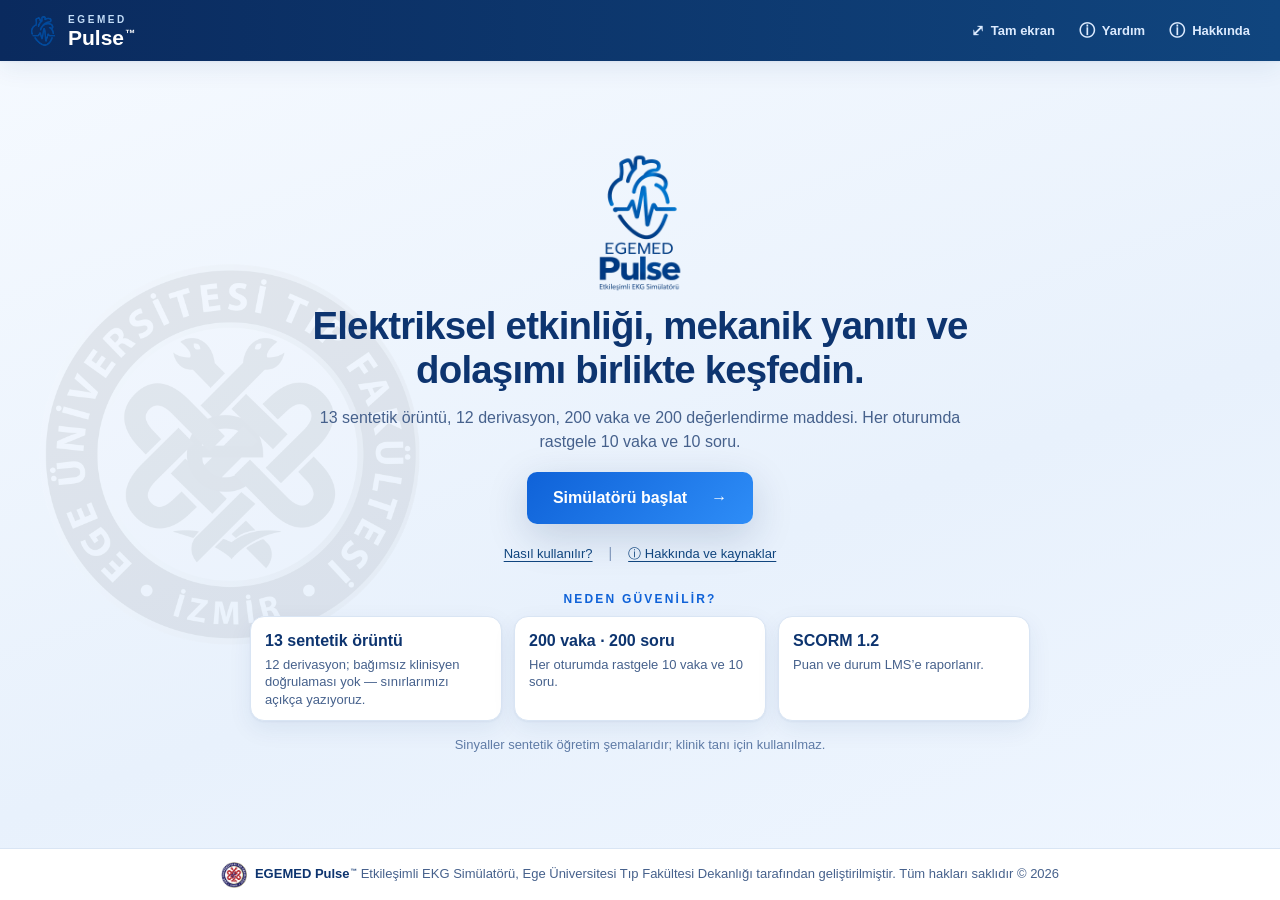
==== EGEMED_PULSE_Onizleme.html @ a68bf711 "Align Pulse UI/UX with the EGEMED family and fix reported breakages - Family design tokens, navy hea" ====
<!doctype html>
<html lang="tr">
<head><meta charset="utf-8"><meta name="viewport" content="width=device-width,initial-scale=1,viewport-fit=cover"><meta name="theme-color" content="#f5fafc"><title>EGEMED PULSE — Etkileşimli EKG Simülatörü</title><link rel="icon" href="[data-uri]"><style data-source="styles.css">
/* EGEMED PULSE: light theme, one responsive layout, fixed 120% typography. */
:root{color-scheme:light;--navy-900:#0a2a5e;--navy-800:#0d346f;--navy-700:#10457e;--navy-600:#155396;--blue-700:#0f62d8;--blue-600:#1673e6;--blue-500:#2e8df7;--blue-400:#5aa5f9;--blue-300:#8ec1fb;--blue-200:#c3ddf8;--blue-100:#dbeafe;--blue-50:#eff6ff;--ink-900:#0b2559;--ink-800:#142f60;--ink-700:#1e3a6e;--ink-600:#46618c;--ink-500:#5f7ba6;--ink-400:#7c93b8;--ink-300:#a5b9d6;--green-600:#16a34a;--green-500:#1fa971;--green-100:#dcf3e7;--green-50:#ecfaf1;--purple-700:#6d28d9;--purple-600:#7c3aed;--purple-100:#ede4fb;--purple-50:#f5f0fd;--orange-500:#f59e0b;--orange-100:#fdeecd;--amber-700:#92400e;--red-600:#b91c1c;--red-500:#e11d48;--red-100:#fde5ea;--bg-grad-a:#e8f1fc;--bg-grad-b:#f6faff;--card:#fff;--card-soft:#f4f8fe;--border:#d9e5f4;--border-strong:#b9cfeb;--shadow-card:0 1px 2px rgba(13,52,111,.05),0 8px 24px rgba(13,52,111,.07);--shadow-pop:0 12px 40px rgba(10,42,94,.18);--r-xs:4px;--r-sm:6px;--r-md:10px;--r-lg:14px;--r-xl:22px;--r-pill:999px;--fs-xs:12px;--fs-sm:13px;--fs-md:14px;--fs-lg:16px;--fs-xl:20px;--fs-2xl:26px;--fs-3xl:34px;--sp-1:4px;--sp-2:8px;--sp-3:12px;--sp-4:16px;--sp-5:24px;--sp-6:32px;--font:'Segoe UI','SF Pro Text',-apple-system,BlinkMacSystemFont,Roboto,'Helvetica Neue',Arial,sans-serif;--head-h:60px;--foot-h:52px;--text:var(--ink-900);--muted:var(--ink-600);--cyan:var(--blue-600);--line:var(--border);--paper:var(--card);--ink:var(--ink-800);--radius:var(--r-lg);--gap:12px}
*{box-sizing:border-box}html,body{margin:0;min-height:100%}html{scroll-padding-block:12px 100px}body{background:linear-gradient(135deg,var(--bg-grad-b),var(--blue-50) 55%,var(--blue-50));color:var(--text);font:var(--fs-md)/1.5 var(--font)}button,select,input{font:inherit}button{cursor:pointer;color:inherit}button:disabled{cursor:default;opacity:1;color:var(--ink-600);background:var(--blue-50);border-color:var(--border-strong)}button:focus-visible,a:focus-visible,select:focus-visible,input:focus-visible{outline:3px solid var(--blue-500);outline-offset:3px;box-shadow:0 0 0 3px var(--card)}[hidden]{display:none!important}a{color:var(--blue-700)}
.app{min-height:100dvh;max-width:1920px;margin:auto;padding:0 18px;display:grid;grid-template-columns:minmax(0,1fr);grid-template-rows:auto minmax(0,1fr) auto}.topbar{margin:0 -18px;padding:8px 18px;min-height:var(--head-h);display:flex;align-items:center;gap:12px;background:linear-gradient(90deg,var(--navy-900),var(--navy-700));color:var(--card);border-bottom:0;box-shadow:var(--shadow-card)}.tm{font-size:.5em;vertical-align:super;margin-left:1px;font-weight:600;letter-spacing:0}.eg-brand{display:flex;align-items:center;gap:8px;color:var(--card);text-decoration:none;border-radius:var(--r-md);padding:4px 6px;min-width:0}.eg-brand:hover{background:rgba(255,255,255,.12)}.eg-brand-icon{display:block;width:34px;height:34px;flex-shrink:0}.eg-brand-copy{min-width:0;text-align:left}.eg-brand-copy small{display:block;color:var(--blue-200);font-size:10px;font-weight:700;letter-spacing:2.6px}.eg-brand-copy strong{display:block;color:var(--card);font-size:21px;line-height:1.05;font-weight:800}.eg-navbtn{display:inline-flex;align-items:center;gap:7px;border:0;border-radius:var(--r-sm);background:transparent;color:var(--blue-100);padding:8px 10px;font-size:var(--fs-sm);font-weight:650;white-space:nowrap}.eg-navbtn:hover{background:rgba(255,255,255,.14);color:var(--card)}.eg-navbtn .ico{font-size:var(--fs-lg);line-height:1}.eg-status{display:inline-flex;align-items:center;max-width:240px;padding:7px 12px;border:1px solid var(--blue-400);border-radius:var(--r-pill);background:rgba(255,255,255,.12);color:var(--blue-100);font-size:var(--fs-xs);font-weight:650;white-space:nowrap;overflow:hidden;text-overflow:ellipsis}.eg-status:hover{background:rgba(255,255,255,.2);color:var(--card)}.faculty-logo{width:48px;height:48px;object-fit:contain}.header-progress{width:165px;margin-left:auto;color:var(--blue-200);font-size:var(--fs-xs)}.progress-track{height:6px;background:rgba(255,255,255,.25);border-radius:var(--r-md);overflow:hidden;margin-top:5px}.progress-track i{display:block;height:100%;width:0;background:var(--blue-400);transition:width .25s}nav{display:flex;align-items:center;gap:6px}.topbar .icon-btn{background:rgba(255,255,255,.10);border-color:rgba(255,255,255,.32);color:var(--card)}.topbar .icon-btn:hover{background:rgba(255,255,255,.22)}.topbar .nav-btn{border:0;background:transparent;border-radius:var(--r-sm);padding:9px 9px;color:var(--blue-200);font-size:var(--fs-xs);font-weight:650;white-space:nowrap}.topbar .nav-btn:hover{background:rgba(255,255,255,.12);color:var(--card)}.topbar .nav-btn.active{background:rgba(255,255,255,.18);color:var(--card)}.topbar .nav-btn span{margin-left:3px;border:1px solid rgba(255,255,255,.4);background:rgba(255,255,255,.14);border-radius:var(--r-xs);padding:1px 4px;font-size:var(--fs-xs);color:var(--card)}.topbar .nav-btn.locked{color:var(--blue-300)}.topbar .nav-btn.locked:after{content:' · kilitli';font-size:var(--fs-xs)}.topbar .nav-btn[aria-disabled=true]{cursor:not-allowed}
.icon-btn,.panel-focus{display:inline-grid;place-items:center;flex-shrink:0;background:var(--card);border:1px solid var(--border-strong);border-radius:var(--r-sm);color:var(--blue-700)}.icon-btn{width:36px;height:36px;font-size:var(--fs-lg)}.panel-focus{width:32px;height:32px;font-size:var(--fs-lg)}.icon-btn:hover,.panel-focus:hover,.tool-btn:hover,.secondary-btn:hover{background:var(--blue-50)}.icon-btn.active{background:var(--blue-100);border-color:var(--blue-500)}.text-icon{font-size:var(--fs-xs);font-weight:750}main,.view{min-width:0;min-height:0}.active-view{display:grid;grid-template-columns:minmax(0,1fr);grid-template-rows:auto minmax(0,1fr) auto;gap:var(--gap);padding:12px 0}
/* Each complete card and its focus ring fit inside the horizontal rail. */
.rhythm-tabs{display:flex;gap:8px;overflow-x:auto;overflow-y:hidden;padding:3px 5px 5px;scroll-snap-type:x proximity;scrollbar-width:thin;scrollbar-color:var(--ink-400) var(--blue-50)}.rhythm-tab{display:flex;align-items:center;gap:9px;flex:0 0 286px;min-width:286px;min-height:50px;padding:5px 10px;text-align:left;background:var(--card);color:var(--ink-700);border:1px solid var(--border);border-radius:var(--r-md);scroll-snap-align:start;box-shadow:var(--shadow-card)}.rhythm-tab.selected{background:var(--blue-100);border-color:var(--blue-500);color:var(--blue-700)}body:not([data-mode=normal]) .rhythm-tab.selected{background:var(--red-100);border-color:var(--red-500);color:var(--red-600)}.tab-number{flex-shrink:0;padding:4px;border:1px solid var(--blue-500);border-radius:var(--r-sm);color:var(--blue-700);font:var(--fs-xs) ui-monospace,monospace}.rhythm-tab>span:nth-child(2){flex:1;min-width:0}.rhythm-tab strong{display:block;font-size:var(--fs-md);font-weight:650;line-height:1.25}.rhythm-tab small{display:block;font-size:var(--fs-xs);color:var(--ink-600);line-height:1.3;margin-top:4px}.viewed-mark{display:grid;place-items:center;flex:0 0 36px;width:36px;height:36px;margin-left:auto;border-radius:50%;color:var(--ink-800);font:700 var(--fs-xs) ui-monospace,monospace;background:radial-gradient(circle,var(--card) 56%,transparent 60%),conic-gradient(var(--green-600) var(--progress,0%),var(--blue-100) 0)}.viewed-mark.done{color:var(--green-600);font-size:var(--fs-xl)}
.workspace{min-width:0;display:grid;grid-template-columns:minmax(0,42fr) minmax(0,58fr);grid-template-rows:minmax(0,1fr);gap:var(--gap);min-height:0}.panel{min-width:0;min-height:0;border:1px solid var(--line);border-radius:var(--radius);background:var(--card);box-shadow:var(--shadow-card)}.panel-head,.explanation-head{display:flex;align-items:center;justify-content:space-between;gap:8px}.compact-head{min-height:52px;padding:7px 14px}.head-tools{display:flex;align-items:center;gap:7px}.eyebrow{display:block;color:var(--blue-700);font-size:var(--fs-xs);font-weight:700;letter-spacing:.6px;line-height:1.25}.panel h2,.explanation-head h2{color:var(--ink-800);font-size:var(--fs-xl);margin:3px 0 0;line-height:1.2}.tag{font-size:var(--fs-xs);color:var(--ink-600);background:var(--blue-50);border-radius:var(--r-sm);padding:4px 7px}
.anatomy-panel{display:grid;grid-template-rows:auto minmax(300px,1fr) auto;background:radial-gradient(ellipse at 50% 46%,var(--card),var(--card-soft) 66%,var(--blue-50));overflow:hidden}.anatomy-stage{position:relative;min-height:0;display:grid;place-items:center;overflow:hidden}.anatomy-stage>svg{display:block;width:100%;height:100%;min-height:0;padding-bottom:44px}.layer-menu{position:absolute;left:8px;bottom:8px;display:flex;flex-wrap:wrap;gap:7px;max-width:calc(100% - 16px);padding:7px;border:1px solid var(--border-strong);border-radius:var(--r-sm);background:rgba(255,255,255,.95);box-shadow:var(--shadow-card)}.layer-menu label{display:flex;align-items:center;gap:4px;color:var(--ink-700);font-size:var(--fs-xs);font-weight:600;cursor:pointer}.layer-menu input{width:15px;height:15px;margin:0;accent-color:var(--blue-600)}.mechanical-status{min-height:50px;display:flex;align-items:center;gap:8px;padding:7px 14px;background:var(--blue-100);border-top:1px solid var(--border-strong);color:var(--ink-800)}.status-dot{flex:0 0 7px;width:7px;height:7px;border-radius:50%;background:var(--blue-600)}.mechanical-status small{display:block;color:var(--ink-600);font-size:var(--fs-xs);letter-spacing:.5px}.mechanical-status strong{display:block;font-size:var(--fs-md)}.mechanical-status>span:last-child{margin-left:auto;max-width:45%;text-align:right;color:var(--ink-600);font-size:var(--fs-xs)}
.right-column{min-width:0;min-height:0;display:grid;grid-template-columns:minmax(0,1fr);grid-template-rows:minmax(320px,1fr) minmax(160px,1fr);gap:var(--gap)}.ecg-panel{display:grid;grid-template-columns:minmax(0,1fr);grid-template-rows:auto auto minmax(100px,1fr) auto auto;color:var(--ink);background:var(--card);border-color:var(--border-strong)}.live-badge{border:1px solid var(--green-500);border-radius:var(--r-sm);background:var(--green-50);color:var(--green-600);font-size:var(--fs-xs);padding:6px 8px}.live-badge i{display:inline-block;width:5px;height:5px;border-radius:50%;background:var(--green-600);margin-right:4px}
/* Equal column widths mirror the ECG strips. AF has its own real grid row. */
.three-lead-controls{width:100%;display:grid;grid-template-columns:repeat(3,minmax(0,1fr));gap:8px;padding:3px 10px 8px;align-items:stretch}.lead-choice{display:flex;align-items:center;justify-content:space-between;gap:5px;min-width:0;padding:5px 7px;border:1px solid var(--border);border-radius:var(--r-sm);background:var(--blue-50)}.lead-choice.active{border-color:var(--blue-500);background:var(--blue-100);box-shadow:inset 0 0 0 1px var(--blue-300)}.lead-choice span{min-width:0;color:var(--ink-600);font-size:var(--fs-xs);font-weight:750;white-space:nowrap}.lead-choice select,#afProfile{min-width:0;height:32px;border:1px solid var(--border-strong);border-radius:var(--r-sm);color:var(--ink-700);background:var(--card);font-size:var(--fs-md);font-weight:700;padding:3px 5px}.lead-choice select{flex:0 0 64px}.lead-choice .af-profile-select{flex:0 0 118px;min-width:0;height:32px;border:1px solid var(--border-strong);border-radius:var(--r-sm);color:var(--ink-700);background:var(--card);font-size:var(--fs-xs);font-weight:700;padding:2px 4px}
#afProfile[hidden]{display:block!important;visibility:hidden}.ecg-screen{position:relative;min-height:110px;margin:0 10px;background:var(--card);border:1px solid var(--red-100);border-radius:var(--r-sm);overflow:hidden;touch-action:none}.ecg-screen canvas{display:block;width:100%;height:100%;cursor:crosshair}.ecg-corner,.compare-key{position:absolute;top:3px;padding:2px 4px;border-radius:var(--r-xs);background:rgba(255,255,255,.94);color:var(--amber-700);font:var(--fs-xs) ui-monospace,monospace;pointer-events:none}.ecg-corner{left:50%;transform:translateX(-50%);max-width:65%;overflow:hidden;text-overflow:ellipsis;white-space:nowrap}.compare-key{right:8px;top:24px;color:var(--blue-700)}.compare-key i{display:inline-block;width:14px;border-top:2px dashed var(--blue-500);margin-right:4px;vertical-align:middle}.wave-tip{position:absolute;z-index:5;transform:translate(-50%,-115%);max-width:90%;padding:6px 9px;border-radius:var(--r-sm);background:var(--navy-800);color:var(--card);font-size:var(--fs-xs);pointer-events:none;box-shadow:0 4px 15px rgba(0,0,0,.2)}
.caliper-layer{position:absolute;inset:0;pointer-events:none}.caliper-handle{position:absolute;top:46%;width:18px;height:18px;border:2px solid var(--card);padding:0;border-radius:50%;background:var(--blue-700);transform:translate(-50%,-50%);pointer-events:auto;cursor:move;box-shadow:0 2px 7px rgba(10,42,94,.4)}.caliper-handle:before{content:attr(data-handle);position:absolute;top:-23px;left:-1px;width:18px;height:18px;border-radius:50%;display:grid;place-items:center;color:var(--card);background:var(--blue-700);font:700 var(--fs-xs) sans-serif}.caliper-handle:after{content:'';position:absolute;left:7px;top:-100vh;width:1px;height:200vh;border-left:1px dashed var(--blue-500);opacity:.75}.caliper-handle.a{left:35%}.caliper-handle.b{left:62%}.caliper-layer>span{position:absolute;top:0;left:0;width:0;height:2px;background:var(--blue-500);transform-origin:0 50%}.challenge-banner{position:absolute;left:8px;right:8px;bottom:7px;display:grid;grid-template-columns:auto 1fr auto;align-items:center;gap:7px;padding:7px 9px;border-radius:var(--r-sm);background:var(--navy-800);color:var(--card);font-size:var(--fs-xs)}.challenge-banner strong{color:var(--blue-200)}.challenge-banner button{border:0;background:transparent;font-size:var(--fs-lg)}
.ecg-toolbar{position:relative;display:flex;flex-wrap:wrap;align-items:center;gap:6px 8px;padding:6px 10px;color:var(--ink-600);border-top:1px solid var(--border);font-size:var(--fs-xs)}.tool-group{display:flex;flex-wrap:wrap;gap:5px}.tool-btn{border:1px solid var(--border-strong);border-radius:var(--r-sm);background:var(--blue-50);color:var(--ink-600);padding:6px 8px;font-size:var(--fs-xs);font-weight:620}.tool-btn.active,.tool-btn[aria-pressed=true]{background:var(--blue-100);color:var(--blue-700);border-color:var(--blue-500)}.ecg-toolbar output{flex:1 1 220px;min-width:0;line-height:1.35}.ecg-scale{color:var(--ink-600);font-size:var(--fs-xs);white-space:nowrap}.measurement-presets{position:absolute;left:10px;bottom:calc(100% + 4px);z-index:6;display:flex;flex-wrap:wrap;gap:5px;max-width:calc(100% - 20px);padding:7px;border-radius:var(--r-sm);background:var(--card);box-shadow:var(--shadow-pop)}.measurement-presets button{border:1px solid var(--border-strong);border-radius:var(--r-xs);background:var(--blue-50);color:var(--blue-700);font-size:var(--fs-xs);padding:6px}.metrics{display:grid;grid-template-columns:.65fr .65fr 1.15fr 1fr 1.55fr;border-top:1px solid var(--border);padding:5px 0}.metrics>div{min-width:0;padding:0 9px;border-right:1px solid var(--border)}.metrics>div:last-child{border:0}.metrics small{display:block;color:var(--ink-600);font-size:var(--fs-xs);font-weight:650;line-height:1.2}.metrics strong{display:block;color:var(--ink-800);font-size:var(--fs-md);font-weight:650;white-space:normal;line-height:1.25;margin-top:2px;overflow-wrap:anywhere}.pulse-note{display:block;margin-top:3px;color:var(--ink-600);font-size:var(--fs-xs);line-height:1.3}
.explanation-panel{min-height:0;padding:10px 12px;color:var(--ink);background:var(--card);display:flex;flex-direction:column}.explanation-head{min-height:52px}.explain-tabs{flex-shrink:0;display:flex;gap:5px;min-height:37px;margin-bottom:7px}.explain-tabs button{border:0;border-bottom:2px solid transparent;background:transparent;color:var(--ink-600);padding:5px 8px;font-size:var(--fs-xs);font-weight:650}.explain-tabs button.active{color:var(--blue-700);border-color:var(--blue-600)}.explain-content{flex:1;min-height:0;max-height:360px;overflow:auto;padding:4px}.summary-text{margin:0 0 9px;color:var(--ink-600);font-size:var(--fs-md);line-height:1.5}.event-box{display:flex;gap:9px;align-items:center;min-height:66px;padding:8px 10px;border:1px solid var(--blue-100);border-radius:var(--r-sm);background:var(--blue-50)}.event-icon{flex:0 0 25px;text-align:center;color:var(--blue-700);font:var(--fs-2xl) ui-monospace,monospace}.event-box strong{font-size:var(--fs-md)}.event-box p{margin:3px 0 0;color:var(--ink-600);font-size:var(--fs-md);line-height:1.5}.phase-chips{display:flex;flex-wrap:wrap;gap:5px;margin:8px 0}.phase-chips button{border:1px solid var(--border-strong);border-radius:var(--r-xs);background:var(--blue-50);color:var(--ink-600);padding:5px 7px;font-size:var(--fs-xs)}.phase-chips button.active{background:var(--blue-100);color:var(--blue-700)}.clues{display:flex;flex-wrap:wrap;gap:6px 10px;margin:6px 0;color:var(--ink-600);font-size:var(--fs-xs)}.clues span:before{content:'';display:inline-block;width:4px;height:4px;border-radius:50%;background:var(--red-600);margin:0 4px 2px 0}.teaching-note{margin-top:7px;padding:8px;border:1px solid var(--green-100);border-radius:var(--r-sm);background:var(--green-50);color:var(--green-600);font-size:var(--fs-md);line-height:1.5}.teaching-note b{color:var(--green-600)}.detail-cards{display:grid;grid-template-columns:repeat(3,minmax(0,1fr));gap:8px}.detail-cards article{padding:10px;border-radius:var(--r-sm);background:var(--card-soft)}.detail-cards h3{font-size:var(--fs-md);color:var(--blue-700);margin:0 0 7px}.detail-cards h3 span{color:var(--blue-700)}.detail-cards p{font-size:var(--fs-md);line-height:1.5;color:var(--ink-600);margin:0}.systematic-list{display:grid;grid-template-columns:repeat(2,minmax(0,1fr));gap:7px}.systematic-item{display:flex;align-items:flex-start;gap:7px;padding:8px;border:1px solid var(--border);border-radius:var(--r-sm);background:var(--card-soft)}.systematic-item input{accent-color:var(--blue-600);margin-top:4px}.systematic-item b{display:block;font-size:var(--fs-md)}.systematic-item span span{display:block;color:var(--ink-600);font-size:var(--fs-xs)}.systematic-result{margin:8px 0 0;padding:8px;border-radius:var(--r-sm);background:var(--blue-100);color:var(--ink-700);font-size:var(--fs-md)}
/* Sticky transport keeps basic actions accessible while readable panels scroll. */
.transport{position:sticky;bottom:8px;z-index:25;display:flex;flex-wrap:wrap;align-items:center;gap:8px;padding:6px 10px;color:var(--ink-700);background:rgba(255,255,255,.97);box-shadow:var(--shadow-pop)}.transport-actions,.transport-view{display:flex;flex-wrap:wrap;align-items:center;gap:6px}.transport .primary-btn,.transport .secondary-btn,.transport .tool-btn{min-height:30px;padding:5px 9px}.primary-btn,.secondary-btn,.danger-btn{min-height:36px;padding:7px 11px;border-radius:var(--r-sm);font-size:var(--fs-md);font-weight:650;border:1px solid transparent}.primary-btn{background:var(--blue-600);color:var(--card)}.secondary-btn{background:var(--card);border-color:var(--border-strong);color:var(--ink-700)}.danger-btn{background:var(--red-600);color:var(--card)}.speed-control{display:flex;align-items:center;gap:6px;color:var(--ink-600);font-size:var(--fs-xs)}.speed-control select{height:34px;border:1px solid var(--border-strong);border-radius:var(--r-sm);background:var(--card);color:var(--ink-700);font-size:var(--fs-md)}.timeline-control{min-width:140px;flex:1;padding-left:10px;border-left:1px solid var(--border)}.timeline-control>div{display:flex;justify-content:space-between;color:var(--ink-600);font-size:var(--fs-xs)}.timeline-control output{color:var(--blue-700);font-family:ui-monospace,monospace}.timeline-control input{display:block;width:100%;height:20px;margin:0;accent-color:var(--blue-600)}.guided-coach{position:fixed;z-index:35;left:50%;bottom:90px;transform:translateX(-50%);width:min(760px,calc(100% - 24px));display:grid;grid-template-columns:auto auto minmax(0,1fr) auto auto;align-items:center;gap:8px;padding:10px;border:1px solid var(--blue-500);border-radius:var(--r-md);background:rgba(255,255,255,.96);color:var(--ink-800);box-shadow:var(--shadow-pop)}.guided-coach>span{color:var(--blue-700);font:var(--fs-xs) ui-monospace,monospace}.guided-coach button{min-width:30px;min-height:32px;border:1px solid var(--border-strong);border-radius:var(--r-sm);background:var(--blue-50);color:var(--blue-700)}.guided-coach strong{font-size:var(--fs-md)}.guided-coach p{font-size:var(--fs-md);color:var(--ink-600);margin:2px 0}
.app[data-focus=anatomy] .workspace,.app[data-focus=ecg] .workspace,.app[data-focus=explanation] .workspace{grid-template-columns:minmax(0,1fr)}.app[data-focus=anatomy] .right-column,.app[data-focus=ecg] .anatomy-panel,.app[data-focus=explanation] .anatomy-panel,.app[data-focus=ecg] .explanation-panel,.app[data-focus=explanation] .ecg-panel{display:none}.app[data-focus=ecg] .right-column,.app[data-focus=explanation] .right-column{grid-template-rows:minmax(640px,1fr)}.app[data-focus=ecg] .ecg-screen{min-height:360px}.app[data-focus=explanation] .explanation-panel{padding:20px}.app[data-focus=explanation] .explain-content{max-height:none}.app[data-focus]:not([data-focus=split]) .panel-focus[data-focus-panel]{transform:rotate(180deg)}.focus-exit{display:none}
.secondary-view{padding:18px 0;color:var(--ink-800)}.view-heading{display:flex;align-items:center;justify-content:space-between;gap:18px;margin-bottom:8px}.view-heading h1{color:var(--ink-800);font-size:var(--fs-2xl);line-height:1.25;margin:5px 0 0}.view-intro{color:var(--ink-600);font-size:var(--fs-md)}.case-view,.quiz-view{display:flex;flex-direction:column;gap:12px}.case-progress-row{display:flex;align-items:center;justify-content:space-between;gap:16px;padding:10px 14px;border:1px solid var(--border);border-radius:var(--r-md);background:var(--card)}.case-progress-row>div{display:flex;align-items:center;gap:12px;min-width:0;flex:1}.case-progress-row span,.case-progress-row strong{font-size:var(--fs-md)}.case-progress-track{height:7px;max-width:480px;flex:1;border-radius:var(--r-md);background:var(--border);overflow:hidden}.case-progress-track i{display:block;width:0;height:100%;background:linear-gradient(90deg,var(--blue-600),var(--green-500));transition:width .25s}.case-pager,#quizForm{display:block;min-width:0}.case-detail,.quiz-item{display:grid;grid-template-columns:minmax(0,1.15fr) minmax(0,1fr);gap:14px}.case-ecg-wrap,.case-question,.quiz-view .question{min-width:0;padding:16px;border:1px solid var(--border-strong);border-radius:var(--r-lg);background:var(--card);box-shadow:var(--shadow-card)}.case-ecg-wrap{align-self:start;display:grid;grid-template-columns:minmax(0,1fr);grid-template-rows:auto 300px auto;overflow-x:auto}.case-ecg-wrap canvas{display:block;width:100%;height:300px;border:1px solid var(--red-100);border-radius:var(--r-md);background:var(--card)}.case-ecg-head{display:flex;align-items:center;justify-content:space-between;gap:10px;margin-bottom:10px}.case-ecg-head span{font-size:var(--fs-xs);font-weight:750;color:var(--ink-600)}.case-ecg-wrap>p{margin:9px 0 0;color:var(--ink-600);font-size:var(--fs-xs)}.question-leads{display:grid;grid-template-columns:repeat(3,minmax(0,1fr));gap:8px;margin-bottom:10px}.question-leads label{display:flex;flex-direction:column;gap:4px;font-size:var(--fs-xs);font-weight:700;color:var(--ink-600)}.question-leads select{width:100%;height:34px;padding:4px;background:var(--card);color:var(--ink-700);border:1px solid var(--border-strong);border-radius:var(--r-sm);font-size:var(--fs-md)}.case-question header span,.question legend span{display:block;font-size:var(--fs-xs);font-weight:750;color:var(--blue-700);letter-spacing:.7px}.case-question h2{margin:4px 0 10px;font-size:var(--fs-xl);color:var(--ink-800);line-height:1.3}.case-question>p,.quiz-item .question>p{font-size:var(--fs-md);color:var(--ink-600);line-height:1.5}.case-question fieldset,.question{margin:14px 0;padding:0;border:0;min-width:0}.case-question legend,.question legend{margin-bottom:8px;font-size:var(--fs-md);font-weight:650}.question legend span{margin-bottom:6px}.question label,.case-question label{display:flex;align-items:start;gap:9px;margin-top:8px;padding:10px;border:1px solid var(--border);border-radius:var(--r-md);background:var(--bg-grad-b);font-size:var(--fs-md);line-height:1.45;text-align:left}.question input,.case-question input{flex-shrink:0;margin-top:4px;accent-color:var(--blue-600)}.question label.correct,.case-question label.correct{background:var(--green-50);border-color:var(--green-500)}.question label.wrong,.case-question label.wrong{background:var(--red-100);border-color:var(--red-500)}.case-question fieldset:disabled{opacity:1}.quiz-view .question{height:auto;margin:0}.quiz-view .question legend{padding-top:8px}.feedback,.case-feedback{min-height:24px;font-size:var(--fs-md);line-height:1.5;color:var(--ink-700)}.feedback p,.case-feedback p{margin:8px 0}.case-navigation,.quiz-navigation{display:flex;align-items:center;justify-content:space-between;gap:12px}.case-navigation>span,.quiz-navigation>span{font-size:var(--fs-md);font-weight:750;color:var(--ink-600)}.session-actions,.quiz-bottom,.case-actions,.report-actions,.dialog-actions{display:flex;flex-wrap:wrap;align-items:center;gap:8px}.quiz-bottom p{margin:0;font-size:var(--fs-md)}
.case-grid,.educator-grid{display:grid;grid-template-columns:repeat(2,minmax(0,1fr));gap:14px}.case-card,.report-card{padding:18px;border:1px solid var(--border-strong);border-radius:var(--r-md);background:var(--card);color:var(--ink-700);box-shadow:var(--shadow-card)}.report-card h2{margin:0 0 12px;font-size:var(--fs-xl)}.report-card.wide{grid-column:1/-1}.report-metrics{display:grid;grid-template-columns:repeat(4,minmax(0,1fr));gap:8px}.report-metrics div{padding:10px;border-radius:var(--r-sm);background:var(--blue-50)}.report-metrics span{display:block;color:var(--ink-600);font-size:var(--fs-xs)}.report-metrics strong{font-size:var(--fs-xl)}.feature-report{display:flex;flex-wrap:wrap;gap:6px}.feature-report span{padding:6px 9px;border:1px solid var(--border-strong);border-radius:var(--r-pill);color:var(--ink-600);font-size:var(--fs-xs)}.feature-report span.used{background:var(--green-100);border-color:var(--green-500);color:var(--green-600)}table{width:100%;border-collapse:collapse;font-size:var(--fs-md)}th,td{text-align:left;padding:8px;border-bottom:1px solid var(--border)}th{color:var(--blue-700)}
.text-btn{min-height:32px;border:0;background:transparent;color:var(--blue-700);font-size:var(--fs-xs)}dialog{width:min(780px,calc(100% - 24px));max-height:calc(100dvh - 24px);padding:22px;border:1px solid var(--border-strong);border-radius:var(--r-lg);background:var(--card);color:var(--ink-800);box-shadow:var(--shadow-pop);overflow:auto}dialog::backdrop{background:rgba(10,42,94,.4);backdrop-filter:blur(3px)}.dialog-head{display:flex;align-items:center;justify-content:space-between;gap:12px}.dialog-head h2{font-size:var(--fs-xl);line-height:1.3;margin:4px 0}.dialog-content{color:var(--ink-600);font-size:var(--fs-md);line-height:1.65}.dialog-content h3{color:var(--ink-800);font-size:var(--fs-lg);margin:17px 0 6px}.shortcut-grid{display:grid;grid-template-columns:repeat(2,minmax(0,1fr));gap:6px}.shortcut-grid span{padding:6px;border-radius:var(--r-sm);background:var(--blue-50)}.shortcut-grid kbd{display:inline-block;min-width:42px;padding:2px 5px;border:1px solid var(--border-strong);border-radius:var(--r-xs);background:var(--card);text-align:center;color:var(--blue-700);font-size:var(--fs-xs)}.dialog-actions{margin-top:16px}
/* SVG anatomy retains the original paths and vessel/chamber palette. */
.organs{fill:var(--card-soft);stroke:var(--ink-300);stroke-width:1.5}.organs .bronchi{fill:none;stroke:var(--ink-300);stroke-width:3}.organ-label{fill:var(--ink-600);font-size:var(--fs-md);letter-spacing:2px}.vessel{stroke-width:17;opacity:.63}.vessel-blue{stroke:var(--blue-500)}.vessel-red{stroke:var(--red-500)}.vessel-highlight{stroke:var(--card);stroke-width:2;opacity:.42}.trabecula{fill:none;stroke-width:3;opacity:.36}.trabecula.blue{stroke:var(--blue-300)}.trabecula.red{stroke:var(--red-100)}.chamber{transform-box:fill-box;transform-origin:center}.svg-labels{pointer-events:none;fill:var(--ink-800);font-size:var(--fs-lg);paint-order:stroke;stroke:var(--blue-50);stroke-width:3px;stroke-linejoin:round}.svg-labels .vessel-label{font-size:var(--fs-xs);letter-spacing:2px;fill:var(--ink-600);stroke:none}.svg-labels .small-label{font-size:var(--fs-sm);fill:var(--ink-600);stroke:none}.svg-labels .node-label{font-size:var(--fs-xs);fill:var(--amber-700);stroke:var(--card);stroke-width:4px}.dot{display:inline-block;width:6px;height:6px;border-radius:50%}.dot.blue{background:var(--blue-400)}.dot.red{background:var(--red-500)}.dot.gold{background:var(--orange-100)}
/* Family shell: landing, about, shared footer, locked desktop stage. */
.eg-footer{display:flex;align-items:center;justify-content:center;gap:12px;position:relative;z-index:1;background:var(--card);color:var(--ink-600);height:var(--foot-h);flex-shrink:0;padding:0 18px;border-top:1px solid var(--border);font-size:var(--fs-sm)}
.footer-left{display:flex;align-items:center;gap:8px;min-width:0;justify-content:center}
.footer-seal{width:26px;height:26px;display:block;flex-shrink:0}
.footer-text{display:block;min-width:0;overflow:hidden;text-overflow:ellipsis;white-space:nowrap;line-height:1.3}
.footer-brand{font-weight:800;color:var(--navy-800)}
.footer-sub,.footer-copy{color:var(--ink-600)}
.footer-inst{font-weight:500}
.footer-right{display:flex;align-items:center;flex-shrink:0}
.landing{position:fixed;inset:0;z-index:1000;display:flex;flex-direction:column;overflow:auto;background:linear-gradient(160deg,var(--bg-grad-b),var(--bg-grad-a) 60%,var(--blue-50));color:var(--ink-900)}
.landing .topbar{margin:0;padding:8px 20px}
.landing-nav{display:flex;align-items:center;gap:4px;margin-left:auto}
.landing-main{position:relative;flex:1;min-height:0;width:100%;display:flex;flex-direction:column;align-items:center;justify-content:center;padding:16px 24px 22px}
.landing-seal{position:absolute;left:clamp(12px,3vw,56px);top:50%;transform:translateY(-50%);width:min(64vh,30vw);max-width:560px;height:auto;opacity:.08;filter:grayscale(1);pointer-events:none;z-index:0}
.landing-card{position:relative;z-index:1;width:min(880px,94vw);display:flex;flex-direction:column;align-items:center;text-align:center}
.landing-logo{width:min(320px,52vw);max-height:150px;height:auto;object-fit:contain}
.landing h1{max-width:780px;margin:6px 0 0;color:var(--navy-800);font-size:clamp(26px,3vw,40px);line-height:1.14;letter-spacing:-.8px}
.landing-lead{max-width:660px;margin:14px auto 18px;color:var(--ink-600);font-size:var(--fs-lg)}
.landing-start{display:flex;align-items:center;gap:24px;padding:14px 26px;border:0;border-radius:var(--r-md);background:linear-gradient(135deg,var(--blue-700),var(--blue-500));box-shadow:var(--shadow-pop);color:var(--card);font-size:var(--fs-lg);font-weight:750}
.landing-links{display:flex;align-items:center;gap:10px;margin:14px 0 0;color:var(--ink-400)}
.landing-links .text-btn{color:var(--navy-700);font-size:var(--fs-sm);text-decoration:underline;text-underline-offset:3px}
.landing-why{margin:20px 0 8px;color:var(--blue-700);font-size:var(--fs-xs);font-weight:800;letter-spacing:2.2px}
.why-grid{display:grid;grid-template-columns:repeat(3,minmax(0,1fr));gap:12px;width:100%;max-width:780px}
.why-card{background:var(--card);border:1px solid var(--border);border-radius:var(--r-lg);box-shadow:var(--shadow-card);padding:12px 14px;text-align:left}
.why-card strong{display:block;color:var(--navy-800);font-size:var(--fs-lg);font-weight:800}
.why-card span{display:block;margin-top:3px;color:var(--ink-600);font-size:var(--fs-sm);line-height:1.35}
.landing-note{margin:14px 0 0;color:var(--ink-500);font-size:var(--fs-sm)}
.about-view{max-width:1240px;margin:0 auto;color:var(--ink-800)}
.about-view .view-heading{text-align:left}
.src-title{color:var(--navy-800);font-size:var(--fs-3xl);margin:4px 0 6px}
.about-section{margin:22px 0 0}
.about-section h2{display:flex;align-items:center;gap:9px;margin:0 0 12px;color:var(--navy-800);font-size:var(--fs-xl)}
.about-section h2 .ico{display:inline-grid;place-items:center;width:26px;height:26px;border-radius:var(--r-sm);background:var(--blue-50);color:var(--blue-600)}
.ico svg{width:16px;height:16px;fill:currentColor}
.credit-groups{display:grid;grid-template-columns:repeat(3,minmax(0,1fr));gap:12px}
.credit-group{border-radius:var(--r-lg);padding:16px;display:flex;flex-direction:column;gap:12px}
.credit-group.lead{background:linear-gradient(135deg,var(--navy-900),var(--navy-700));color:var(--card);box-shadow:var(--shadow-card)}
.credit-group.lead .credit-role{color:var(--blue-100)}
.credit-role{font-size:var(--fs-xs);font-weight:700;letter-spacing:1.2px;text-transform:uppercase}
.credit-people{display:flex;flex-direction:column;gap:8px;margin:0;padding:0;list-style:none}
.credit-person{display:inline-flex;align-items:center;gap:8px;min-height:44px;padding:6px 12px 6px 6px;border-radius:var(--r-pill);border:1px solid var(--border);background:rgba(255,255,255,.94);color:var(--ink-900);font-weight:600;text-decoration:none}
a.credit-person:hover,a.credit-person:focus-visible{border-color:var(--blue-500);background:var(--blue-50);color:var(--blue-700)}
.credit-avatar{width:34px;height:34px;border-radius:50%;background:var(--blue-600);color:var(--card);display:inline-flex;align-items:center;justify-content:center;font-size:var(--fs-xs);font-weight:800;flex-shrink:0}
.credit-person.placeholder .credit-avatar{background:var(--ink-300)}
.credit-person .ext{font-size:var(--fs-xs);color:var(--ink-400);font-weight:500}
.inst-card{display:flex;gap:16px;align-items:flex-start;padding:18px;border:1px solid var(--border);border-radius:var(--r-lg);background:var(--card);box-shadow:var(--shadow-card)}
.inst-card img{width:64px;height:64px;flex-shrink:0;object-fit:contain}
.inst-card h3{margin:0 0 6px;color:var(--navy-800);font-size:var(--fs-lg)}
.inst-card p{margin:0 0 8px;color:var(--ink-600);font-size:var(--fs-md);line-height:1.55}
.evidence{margin:10px 0 0;padding:12px 14px;border-left:3px solid var(--blue-500);background:var(--blue-50);border-radius:0 var(--r-md) var(--r-md) 0;color:var(--ink-700);font-size:var(--fs-md);line-height:1.5}
.evidence cite{display:block;margin-top:7px;color:var(--ink-600);font-size:var(--fs-sm);font-style:normal}
.evidence a{color:var(--blue-700)}
.ds-grid{display:grid;grid-template-columns:repeat(auto-fill,minmax(320px,1fr));gap:12px}
.ds-card{padding:16px;border:1px solid var(--border);border-radius:var(--r-lg);background:var(--card);box-shadow:var(--shadow-card);display:flex;flex-direction:column;gap:8px}
.ds-card h3{margin:0;color:var(--navy-800);font-size:var(--fs-lg)}
.ds-card .org{color:var(--ink-600);font-size:var(--fs-sm)}
.chips{display:flex;flex-wrap:wrap;gap:6px}
.chip{padding:3px 9px;border-radius:var(--r-pill);border:1px solid var(--border-strong);background:var(--blue-50);color:var(--ink-700);font-size:var(--fs-xs);font-weight:650}
.chip.licence{border-color:var(--green-500);background:var(--green-50);color:var(--green-600)}
.ds-card dl{margin:0;display:grid;grid-template-columns:auto minmax(0,1fr);gap:4px 10px;font-size:var(--fs-sm)}
.ds-card dt{color:var(--ink-500);font-weight:650}
.ds-card dd{margin:0;color:var(--ink-700);overflow-wrap:anywhere}
.ds-card a{color:var(--blue-700)}
.ds-full{margin-top:2px;padding-top:8px;border-top:1px dashed var(--border-strong);color:var(--ink-600);font-size:var(--fs-xs);line-height:1.5}
.about-note{margin:22px 0 6px;padding:16px 18px;border:1px solid var(--orange-500);border-radius:var(--r-lg);background:var(--orange-100);color:var(--amber-700);font-size:var(--fs-md);line-height:1.5}
.app:fullscreen{background:linear-gradient(135deg,var(--bg-grad-b),var(--bg-grad-a))}
.app:fullscreen::backdrop{background:var(--bg-grad-a)}
@media(min-width:1000px) and (min-aspect-ratio:3/2){
  html,body{height:100%;overflow:hidden}
  .app{height:100dvh;min-height:540px}
  main{overflow:auto}
  main>.view{height:100%;min-height:0}
  main>.secondary-view{height:auto;min-height:100%}
}
@media(max-width:1100px){.footer-inst{display:none}.footer-sub:after{content:'.'}}
@media(max-width:860px){.footer-sub{display:none}.footer-brand:after{content:'.'}}
@media(max-width:720px){.footer-copy{display:none}}
@media(max-height:820px) and (min-width:1000px){:root{--foot-h:44px}.quiz-item .q-body{gap:6px}.quiz-item .opt{padding:7px 10px}.quiz-item .q-card-dark{gap:9px;padding:13px}.compact-head{min-height:46px;padding:5px 12px}.mechanical-status{min-height:44px;padding:5px 12px}.explanation-head{min-height:44px}.explain-tabs{min-height:32px;margin-bottom:5px}.metrics{padding:4px 0}}
@media(max-height:820px) and (min-width:1000px){.landing-logo{max-height:110px;width:min(240px,40vw)}.landing h1{font-size:clamp(23px,2.5vw,31px)}.landing-lead{margin:9px auto 11px;font-size:var(--fs-md)}.landing-start{padding:11px 22px;font-size:var(--fs-md)}.landing-why{margin:12px 0 6px}.landing-note{margin-top:10px}.landing-main{padding:6px 24px 12px}}
@media(max-width:1024px){.credit-groups{grid-template-columns:minmax(0,1fr)}}
@media(max-width:820px){.landing-seal{display:none}.why-grid{grid-template-columns:minmax(0,1fr);max-width:420px}}
@media(max-width:720px){.inst-card{flex-direction:column;align-items:center;text-align:center}}
@media(min-width:1500px) and (min-height:950px){.active-view{min-height:calc(100dvh - 142px)}}
@media(max-width:1250px){.eg-status{max-width:150px}.header-progress{width:150px}.lead-choice{flex-direction:column;gap:4px}.lead-choice select{flex-basis:auto;width:100%}.metrics{grid-template-columns:repeat(3,minmax(0,1fr));gap:8px 0}.metrics>div:nth-child(3){border-right:0}.metrics>div:last-child{grid-column:2/4}}
@media(max-width:999px),(max-aspect-ratio:3/2){.case-ecg-wrap .lead-chips{min-width:0}.app{display:block;padding:0 14px}.topbar{margin:0 -14px;padding:10px 14px;flex-wrap:wrap}.header-progress{order:3;width:100%;margin-left:0}nav{margin-left:auto;flex-wrap:wrap}.workspace{grid-template-columns:minmax(0,1fr);min-height:0}.anatomy-panel{min-height:640px;grid-template-rows:auto minmax(490px,1fr) auto}.right-column{grid-template-rows:auto auto}.ecg-panel{min-height:500px;grid-template-rows:auto auto minmax(230px,1fr) auto auto}.explanation-panel{min-height:400px}.explain-content{max-height:none}.lead-choice{flex-direction:row}.lead-choice select{flex:0 0 64px;width:auto}.case-detail,.quiz-item,.case-grid,.educator-grid{grid-template-columns:minmax(0,1fr)}.case-ecg-wrap{grid-template-rows:auto 300px auto}.app[data-focus=ecg] .right-column,.app[data-focus=explanation] .right-column{grid-template-rows:auto}.pulse-header-logo{width:180px}}
@media(max-width:700px){.eg-navbtn .lbl{display:none}.eg-status{display:none}.topbar{flex-wrap:wrap;justify-content:center;gap:6px;padding:6px 12px}.mode-chip{padding:5px 10px;font-size:var(--fs-xs)}nav{width:100%;margin:0;justify-content:center;gap:5px}.nav-btn{font-size:var(--fs-xs);padding:8px 7px;white-space:normal}.nav-btn.locked:after{display:block}.nav-btn span{display:inline-block}.header-progress{text-align:center}.rhythm-tab{min-width:280px;flex-basis:280px}.compact-head{padding:10px}.panel h2,.explanation-head h2{font-size:var(--fs-lg)}.tag{white-space:normal;max-width:110px}.anatomy-panel{min-height:550px;grid-template-rows:auto minmax(390px,1fr) auto}.anatomy-stage>svg{padding-bottom:64px}.layer-menu{gap:6px}.mechanical-status{flex-wrap:wrap;padding:8px 10px}.mechanical-status>span:last-child{max-width:100%}.three-lead-controls{gap:5px;padding-inline:8px}.lead-choice{flex-direction:column;padding:5px 3px;gap:5px}.lead-choice span{font-size:var(--fs-xs);letter-spacing:-.3px}.lead-choice select{flex-basis:auto;width:100%}.ecg-screen{margin-inline:8px}.ecg-toolbar{padding-inline:8px}.ecg-toolbar output{flex-basis:100%}.metrics{grid-template-columns:repeat(2,minmax(0,1fr))}.metrics>div{padding:0 9px}.metrics>div:nth-child(3){border-right:1px solid var(--border)}.metrics>div:nth-child(even){border-right:0}.metrics>div:last-child{grid-column:1/-1}.metrics>div:last-child small{display:inline}.metrics>div:last-child strong{display:inline;margin-left:6px}.explanation-head{align-items:start;gap:5px}.explain-tabs{flex-wrap:wrap}.explain-tabs button{padding-inline:6px}.detail-cards,.systematic-list{grid-template-columns:minmax(0,1fr)}.transport{bottom:5px;gap:8px}.transport-actions{width:100%}.transport-actions .primary-btn,.transport-actions .secondary-btn{padding-inline:8px;font-size:var(--fs-sm)}.transport-view{width:100%}.timeline-control{min-width:120px}.guided-coach{bottom:170px;grid-template-columns:auto minmax(0,1fr) auto}.guided-coach>span{grid-column:1/-1}.guided-coach>div{grid-column:2;grid-row:2}.guided-coach #guideClose{grid-column:3;grid-row:1}.view-heading{flex-wrap:wrap}.view-heading h1{font-size:var(--fs-2xl)}.case-progress-row{flex-wrap:wrap;gap:8px}.case-progress-row>div{flex-basis:100%}.case-ecg-wrap,.case-question,.quiz-view .question{padding:12px}.case-ecg-wrap{grid-template-rows:auto 260px auto}.case-ecg-wrap canvas{height:260px}.case-navigation,.quiz-navigation{flex-wrap:wrap}.case-navigation .primary-btn,.case-navigation .secondary-btn{font-size:var(--fs-sm)}.report-metrics{grid-template-columns:repeat(2,minmax(0,1fr))}th,td{padding:6px;font-size:var(--fs-xs)}.copyright{flex-basis:100%}dialog{padding:16px}.shortcut-grid{grid-template-columns:minmax(0,1fr)}.landing{position:relative;min-height:100dvh;grid-template-rows:auto auto}.landing-card{padding:28px 16px}.landing-logo{height:180px}.landing h1{font-size:clamp(24px,4.6vh,34px)}.landing-lead{font-size:var(--fs-md)}.landing-features{gap:8px}.landing-features span+span:before{margin-right:8px}.landing-footer{padding:12px 16px}}
@media(max-height:600px) and (min-width:701px){.landing-main{padding:2px 24px 8px}.landing-logo{max-height:92px;width:min(200px,38vw)}.landing-why{margin:9px 0 5px}.landing-note{margin-top:7px}}
@media(prefers-reduced-motion:reduce){html{scroll-behavior:auto}.progress-track i,.case-progress-track i{transition:none}*,*:before,*:after{animation-duration:.001ms!important;animation-iteration-count:1!important;transition-duration:.001ms!important}}
.shortcut-note{margin:8px 0 0;color:var(--ink-600);font-size:var(--fs-sm)}
/* Mod seçimi ekranı, mod çipi ve ilk kullanım öğreticisi. */
.mode-context{display:flex;align-items:center;gap:8px}
.mode-chip{display:inline-flex;align-items:center;gap:7px;padding:6px 12px;border-radius:var(--r-pill);font-size:var(--fs-sm);font-weight:700;white-space:nowrap;background:rgba(255,255,255,.14);color:var(--card)}
.mode-chip:before{content:'';width:9px;height:9px;border-radius:50%;background:var(--blue-400)}
.mode-chip.learn:before{background:var(--green-500)}
.mode-chip.assessment:before{background:var(--purple-600)}
.app[data-mode-identity=assessment] .topbar{box-shadow:inset 0 -3px 0 var(--purple-600)}
.topbar .eg-navbtn[aria-pressed=true]{background:rgba(255,255,255,.22);color:var(--card)}
.modes-view{max-width:1020px;margin:0 auto;padding:8px 0 24px}
.stepper{display:flex;justify-content:center;margin:8px auto 2px;padding:0;list-style:none;max-width:520px}
.step{position:relative;width:150px;display:flex;flex-direction:column;align-items:center;gap:4px}
.step .dot{width:20px;height:20px;border-radius:50%;display:grid;place-items:center;font-size:var(--fs-xs);font-weight:700;background:var(--card);color:var(--ink-400);border:2px solid var(--border-strong);z-index:1}
.step.active .dot{background:var(--blue-600);border-color:var(--blue-600);color:var(--card);box-shadow:0 0 0 4px rgba(22,115,230,.15)}
.step .lbl{font-size:var(--fs-xs);color:var(--ink-600)}
.step.active .lbl{color:var(--ink-900);font-weight:700}
.step .line{position:absolute;top:10px;left:-50%;width:100%;height:2px;background:var(--border-strong)}
.mode-title{text-align:center;font-size:clamp(28px,3.4vw,42px);font-weight:800;color:var(--navy-800);margin:8px 0 4px;letter-spacing:-.5px}
.mode-sub{text-align:center;color:var(--ink-600);font-size:var(--fs-lg);margin:0 0 18px}
.honesty-banner{display:flex;align-items:center;gap:10px;max-width:760px;margin:0 auto 18px;padding:10px 14px;border:1px solid var(--border);border-radius:var(--r-lg);background:rgba(255,255,255,.85);color:var(--ink-700);font-size:var(--fs-sm);text-align:left}
.mode-cards{display:grid;grid-template-columns:repeat(3,minmax(0,1fr));gap:20px}
.mode-card{background:rgba(255,255,255,.92);border:1px solid var(--border);border-radius:var(--r-xl);padding:20px 20px 16px;text-align:center;box-shadow:var(--shadow-card);display:flex;flex-direction:column;gap:10px}
.mode-card .ic{width:60px;height:60px;border-radius:50%;margin:0 auto;display:grid;place-items:center}
.mode-card .ic svg{width:30px;height:30px;fill:currentColor}
.mode-card.learn .ic{background:var(--green-50);color:var(--green-600)}
.mode-card.practice .ic{background:var(--blue-50);color:var(--blue-600)}
.mode-card.assessment .ic{background:var(--purple-50);color:var(--purple-600)}
.mode-card.locked .ic{background:var(--blue-50);color:var(--ink-400)}
.mode-card h3{font-size:var(--fs-xl);margin:0;color:var(--navy-800)}
.mode-card.learn h3{color:var(--green-600)}
.mode-card.practice h3{color:var(--blue-700)}
.mode-card.assessment h3{color:var(--purple-600)}
.lock-badge{display:inline-flex;align-items:center;gap:4px;margin-left:6px;font-size:var(--fs-xs);font-weight:700;color:var(--ink-600);background:var(--blue-50);border-radius:var(--r-pill);padding:2px 8px;vertical-align:middle}
.mode-card .desc{color:var(--ink-600);font-size:var(--fs-md);min-height:52px;margin:0}
.mode-card ul{list-style:none;margin:2px 0 8px;padding:9px 4px 0;border-top:1px solid var(--border);display:flex;flex-direction:column;gap:8px;text-align:left}
.mode-card li{display:flex;gap:10px;align-items:center;font-size:var(--fs-md);color:var(--ink-700)}
.mode-card li .ck{width:19px;height:19px;border-radius:50%;display:grid;place-items:center;flex-shrink:0;font-size:var(--fs-xs)}
.mode-card.learn li .ck{background:var(--green-100);color:var(--green-600)}
.mode-card.practice li .ck{background:var(--blue-100);color:var(--blue-600)}
.mode-card.assessment li .ck{background:var(--purple-100);color:var(--purple-600)}
.mode-status{font-size:var(--fs-sm);color:var(--ink-600);text-align:left}
.mode-card.locked .mode-status{color:var(--amber-700)}
.mode-progress{height:6px;border-radius:var(--r-pill);background:var(--blue-100);overflow:hidden;margin-top:6px}
.mode-progress i{display:block;height:100%;background:var(--blue-600);border-radius:var(--r-pill)}
.mode-card.learn .mode-progress i{background:var(--green-600)}
.mode-card .btn{margin-top:auto;width:100%;min-height:44px;border-radius:var(--r-md);font-weight:700;border:0;color:var(--card);font-size:var(--fs-md)}
.mode-card.learn .btn{background:var(--green-600)}
.mode-card.practice .btn{background:var(--blue-600)}
.mode-card.assessment .btn{background:var(--purple-600)}
.mode-card.locked .btn{background:var(--card);color:var(--ink-700);border:1.5px solid var(--border-strong)}
.mode-rules{font-size:var(--fs-xs);color:var(--ink-600);text-align:left}
.mode-foot{text-align:center;margin-top:16px}
.link-btn{border:0;background:transparent;color:var(--blue-700);font-size:var(--fs-sm);text-decoration:underline;text-underline-offset:3px}
.tutorial-panel{position:fixed;left:18px;top:150px;z-index:40;width:min(330px,calc(100vw - 36px));max-height:calc(100dvh - 274px);overflow:auto;display:flex;flex-direction:column;gap:10px;padding:16px;border:1px solid var(--border-strong);border-radius:var(--r-lg);background:rgba(255,255,255,.97);box-shadow:var(--shadow-pop);color:var(--ink-800)}
.tutorial-panel h2{margin:0;font-size:var(--fs-lg);color:var(--navy-800)}
.tutorial-lede{margin:0;color:var(--ink-600);font-size:var(--fs-sm);line-height:1.45}
.tutorial-steps{margin:0;padding:0;list-style:none;display:flex;flex-direction:column;gap:8px}
.tutorial-steps li{display:flex;gap:10px;align-items:flex-start;padding:9px 10px;border:1px solid var(--border);border-radius:var(--r-md);background:var(--card)}
.tutorial-steps li.current{border-color:var(--blue-500);background:var(--blue-50);box-shadow:inset 0 0 0 1px var(--blue-300)}
.tutorial-steps li .n{flex:0 0 22px;width:22px;height:22px;border-radius:50%;display:grid;place-items:center;background:var(--card);border:2px solid var(--border-strong);color:var(--ink-500);font-size:var(--fs-xs);font-weight:700}
.tutorial-steps li.done .n{background:var(--green-600);border-color:var(--green-600);color:var(--card)}
.tutorial-steps li.done .n span{display:none}
.tutorial-steps li.done .n:after{content:'✓'}
.tutorial-steps b{display:block;font-size:var(--fs-sm);color:var(--ink-900)}
.tutorial-steps .t{display:block;font-size:var(--fs-xs);color:var(--ink-600);margin-top:2px;line-height:1.4}
.tutorial-remember{display:flex;align-items:center;gap:7px;color:var(--ink-600);font-size:var(--fs-xs)}
.tutorial-actions{display:flex;gap:8px;justify-content:flex-end}
.eg-navbtn svg{width:18px;height:18px;fill:currentColor}
@media(max-height:820px) and (min-width:1000px){.modes-view{padding:2px 0 12px}.mode-title{font-size:clamp(26px,2.6vw,34px);margin:4px 0 2px}.mode-sub{font-size:var(--fs-md);margin-bottom:10px}.honesty-banner{margin-bottom:12px;padding:7px 12px}.stepper{margin:4px auto 0}.mode-card{padding:14px 14px 12px;gap:8px;border-radius:var(--r-lg)}.mode-card .ic{width:48px;height:48px}.mode-card .ic svg{width:24px;height:24px}.mode-card h3{font-size:var(--fs-lg)}.mode-card .desc{font-size:var(--fs-sm);min-height:0}.mode-card ul{padding-top:7px;gap:6px}.mode-card li{font-size:var(--fs-sm)}.mode-status{font-size:var(--fs-xs)}.mode-card .btn{min-height:38px}.mode-rules{font-size:var(--fs-xs)}.mode-foot{margin-top:10px}}
@media(max-width:1024px){.mode-cards{grid-template-columns:minmax(0,1fr)}.modes-view{max-width:560px}}
@media(max-width:999px){.tutorial-panel{left:12px;right:auto;top:auto;bottom:70px;width:min(300px,calc(100vw - 24px));max-height:40dvh}}
@media(max-width:720px){.mode-context{order:4}.mode-chip{padding:5px 10px}}

/* Uygulama (vaka) ekranı: iki sütun, chip'li derivasyonlar, koyu soru kartı. */
.case-detail{display:grid;grid-template-columns:minmax(0,1.25fr) minmax(0,1fr);gap:16px;align-items:start}
.stage-card{position:relative;display:flex;flex-direction:column;gap:12px;padding:16px;border:1px solid var(--border);border-radius:var(--r-lg);background:var(--card);box-shadow:var(--shadow-card)}
.stage-top{display:flex;align-items:center;gap:10px}
.stage-badge{display:inline-flex;align-items:center;gap:6px;padding:4px 10px;border-radius:var(--r-pill);background:var(--green-50);color:var(--green-600);font-size:var(--fs-xs);font-weight:700}
.stage-badge:before{content:'';width:7px;height:7px;border-radius:50%;background:var(--green-500)}
.stage-id{margin-left:auto;color:var(--ink-500);font-size:var(--fs-xs);font-weight:650}
.stage-card .case-ecg-wrap{align-self:stretch;display:flex;flex-direction:column;gap:10px;overflow:visible;padding:0;border:0;background:transparent;box-shadow:none}
.canvas-hold{position:relative;min-height:300px}
.canvas-hold canvas{display:block;width:100%;height:300px;border:1px solid var(--red-100);border-radius:var(--r-md);background:var(--card)}
.case-caliper{position:absolute;inset:0;pointer-events:none}
.case-caliper i{position:absolute;top:0;bottom:0;width:1px;border-left:1px dashed var(--blue-500);display:none}
.case-caliper i.a:after,.case-caliper i.b:after{position:absolute;top:6px;left:3px;font-size:var(--fs-xs);font-weight:800;color:var(--blue-700);background:var(--card);border-radius:var(--r-xs);padding:0 3px}
.case-caliper i.a:after{content:'A'}.case-caliper i.b:after{content:'B'}
.lead-chips{display:flex;flex-wrap:wrap;gap:8px}
.lead-chip-group{display:flex;gap:4px;padding:3px;border:1px solid var(--border);border-radius:var(--r-pill);background:var(--card-soft)}
.lead-chip{border:0;background:transparent;border-radius:var(--r-pill);min-height:30px;padding:4px 10px;color:var(--ink-700);font-size:var(--fs-xs);font-weight:700}
.lead-chip:hover{background:var(--blue-50)}
.lead-chip.is-active{background:var(--blue-600);color:var(--card)}
.lead-chip.is-seen:not(.is-active):after{content:' ✓';color:var(--green-600)}
.ecg-note{margin:0;color:var(--ink-500);font-size:var(--fs-xs)}
.case-toolbar{position:relative;display:flex;flex-wrap:wrap;align-items:center;gap:8px;padding:8px;border:1px solid var(--border);border-radius:var(--r-md);background:var(--card-soft)}
.case-toolbar output{flex:1 1 200px;min-width:0;color:var(--ink-600);font-size:var(--fs-xs)}
.case-side{display:flex;flex-direction:column;gap:14px;min-width:0}
.case-card{padding:16px;border:1px solid var(--border);border-radius:var(--r-lg);background:var(--card);box-shadow:var(--shadow-card)}
.case-card-head{display:flex;align-items:center;gap:10px;margin-bottom:8px}
.case-card-head h2{margin:0;font-size:var(--fs-lg);color:var(--navy-800)}
.case-card-head .ico{display:inline-grid;place-items:center;width:30px;height:30px;border-radius:var(--r-sm);background:var(--blue-50);color:var(--blue-600)}
.case-card-head .ico svg{width:18px;height:18px;fill:currentColor}
.case-card-head .badge{margin-left:auto;padding:3px 10px;border-radius:var(--r-pill);background:var(--blue-50);color:var(--blue-700);font-size:var(--fs-xs);font-weight:700}
.case-stem{margin:0;color:var(--ink-700);font-size:var(--fs-md);line-height:1.5}
.q-card-dark{padding:16px;border-radius:var(--r-lg);background:linear-gradient(135deg,var(--navy-900),var(--navy-700));color:var(--card);box-shadow:var(--shadow-card);display:flex;flex-direction:column;gap:12px}
.q-head{display:flex;align-items:center;justify-content:space-between;gap:10px}
.q-card-dark .eyebrow{color:var(--blue-200)}
.q-count{font-size:var(--fs-xs);color:var(--blue-100);font-weight:700}
.q-body{border:0;margin:0;padding:0;display:flex;flex-direction:column;gap:8px}
.q-body legend{padding:0;margin-bottom:6px;font-size:var(--fs-lg);font-weight:700;line-height:1.35}
.opt{position:relative;display:grid;grid-template-columns:auto minmax(0,1fr) auto;align-items:center;gap:10px;padding:10px 12px;border:1px solid rgba(255,255,255,.28);border-radius:var(--r-md);background:rgba(255,255,255,.08);cursor:pointer;font-size:var(--fs-md)}
.opt input{position:absolute;opacity:0;width:1px;height:1px}
.opt:hover{background:rgba(255,255,255,.16)}
.opt:focus-within{outline:3px solid var(--blue-500);outline-offset:2px}
.opt-key{display:inline-grid;place-items:center;width:26px;height:26px;border-radius:50%;background:rgba(255,255,255,.16);font-size:var(--fs-xs);font-weight:800}
.opt input:checked~.opt-key{background:var(--blue-500);color:var(--card)}
.opt.is-correct{border-color:var(--green-500);background:rgba(31,169,113,.22)}
.opt.is-wrong{border-color:var(--red-500);background:rgba(225,29,72,.22)}
.opt-mark{font-weight:800}
.opt.is-correct .opt-mark{color:var(--green-100)}
.opt.is-wrong .opt-mark{color:var(--red-100)}
.q-feedback{font-size:var(--fs-sm);line-height:1.5;color:var(--blue-100)}
.q-feedback b{display:block;font-size:var(--fs-md);margin-bottom:4px}
.q-feedback p{margin:4px 0 0}
.q-card-dark .btn{min-height:44px;border-radius:var(--r-md);font-weight:700;border:0;font-size:var(--fs-md);width:100%}
.q-card-dark .btn.primary{background:var(--blue-500);color:var(--card)}
.case-end{padding:16px;border-radius:var(--r-lg);background:linear-gradient(135deg,var(--navy-900),var(--navy-700));color:var(--card);box-shadow:var(--shadow-card);display:flex;flex-direction:column;gap:12px}
.case-end h2{margin:4px 0 0;font-size:var(--fs-lg)}
.case-end-strip{display:flex;flex-wrap:wrap;gap:6px}
.case-end-strip .dot{width:30px;height:30px;border-radius:50%;border:1px solid rgba(255,255,255,.3);background:rgba(255,255,255,.1);color:var(--card);font-weight:800;font-size:var(--fs-xs)}
.case-end-strip .dot.ok{background:rgba(31,169,113,.35);border-color:var(--green-500)}
.case-end-strip .dot.no{background:rgba(225,29,72,.35);border-color:var(--red-500)}
.case-end-actions{display:flex;flex-wrap:wrap;gap:8px}
.case-end-actions .secondary-btn{background:rgba(255,255,255,.12);border-color:rgba(255,255,255,.35);color:var(--card);min-height:38px}
.case-end .btn.primary{background:var(--blue-500);color:var(--card);min-height:38px;border:0}
.case-end-actions .primary-btn{min-height:38px}
.case-flash{animation:caseFlash 600ms ease-out}
@keyframes caseFlash{0%{box-shadow:0 0 0 3px var(--blue-300)}100%{box-shadow:var(--shadow-card)}}
.only-mobile{display:none}
@media(max-width:1024px){.case-detail{grid-template-columns:minmax(0,1fr)}}
@media(max-width:720px){.case-side{display:contents}.case-card{order:1}.stage-card{order:2}.q-card-dark{order:3}.case-end{order:4}.canvas-hold,.canvas-hold canvas{min-height:0;height:min(55dvh,420px)}.case-toolbar{position:sticky;bottom:8px;z-index:20;background:rgba(255,255,255,.97)}.only-mobile{display:inline-flex}.lead-chips{flex-wrap:nowrap;overflow-x:auto;padding-bottom:4px}.lead-chip{min-height:44px}.opt{min-height:44px}}
@media(prefers-reduced-motion:reduce){.case-flash{animation:none}}
@media(max-width:480px){.eg-brand-copy small{display:none}.mode-chip{font-size:0;gap:0}.mode-chip:before{margin-right:0}.mode-chip.learn:after{content:'İnceleme';font-size:var(--fs-xs)}.mode-chip.practice:after{content:'Uygulama';font-size:var(--fs-xs)}.mode-chip.assessment:after{content:'Değerlendirme';font-size:var(--fs-xs)}.eg-brand-copy strong{font-size:18px}}

/* Değerlendirme ve sonuçlar: mor kimlik, kural şeridi, rapor. */
.strict-banner{display:flex;gap:10px;align-items:flex-start;padding:11px 14px;border:1px solid var(--purple-100);border-radius:var(--r-lg);background:var(--purple-50);color:var(--ink-800);font-size:var(--fs-sm);line-height:1.5}
.strict-banner.thin{padding:7px 12px;color:var(--ink-600)}
.strict-banner b{color:var(--purple-700)}
.q-card-dark.quiz-card{border-top:3px solid var(--purple-600)}
.quiz-card .btn.primary{background:var(--purple-600)}
.q-dots{display:flex;gap:5px;align-items:center}
.q-dots i{width:9px;height:9px;border-radius:50%;background:rgba(255,255,255,.25)}
.q-dots i.done{background:var(--green-500)}
.q-dots i.now{background:var(--blue-400);box-shadow:0 0 0 3px rgba(46,141,247,.3)}
.q-stem{margin:0 0 2px;color:var(--blue-100);font-size:var(--fs-sm)}
.q-locked{margin:0;color:var(--blue-100);font-size:var(--fs-sm);font-weight:650}
.opt.is-locked{opacity:.85}
.results-view{max-width:1240px;margin:0 auto;text-align:left}
.results-summary{display:grid;grid-template-columns:repeat(4,minmax(0,1fr));gap:12px;margin:14px 0 4px}
.rs-box{display:flex;align-items:center;gap:12px;padding:14px;border:1px solid var(--border);border-radius:var(--r-lg);background:var(--card);box-shadow:var(--shadow-card)}
.rs-box small{display:block;color:var(--ink-600);font-size:var(--fs-xs);font-weight:650}
.rs-box strong{display:block;color:var(--navy-800);font-size:var(--fs-xl);line-height:1.15}
.rs-note{display:block;color:var(--ink-500);font-size:var(--fs-xs);margin-top:2px}
.rs-ring{width:52px;height:52px;flex-shrink:0}
.rs-ring circle{fill:none;stroke-width:6}
.rs-ring .track{stroke:var(--blue-100)}
.rs-ring .value{stroke:var(--green-500);stroke-linecap:round;transform:rotate(-90deg);transform-origin:center}
.rs-ring.low .value{stroke:var(--red-500)}
.domain-row{display:grid;grid-template-columns:minmax(150px,1fr) minmax(0,2fr) auto;gap:12px;align-items:center;padding:7px 0;border-bottom:1px solid var(--border)}
.domain-row:last-child{border-bottom:0}
.domain-row b{color:var(--ink-800);font-size:var(--fs-sm);font-weight:650}
.domain-bar{height:9px;border-radius:var(--r-pill);background:var(--blue-100);overflow:hidden}
.domain-bar i{display:block;height:100%;background:var(--blue-600)}
.domain-row.low .domain-bar i{background:var(--red-500)}
.domain-row span{color:var(--ink-600);font-size:var(--fs-sm);font-variant-numeric:tabular-nums;white-space:nowrap}
.weak-chips{display:flex;flex-wrap:wrap;gap:8px}
.weak-chip{display:inline-flex;align-items:center;gap:8px;padding:7px 12px;border:1px solid var(--red-100);border-radius:var(--r-pill);background:var(--red-100);color:var(--red-600);font-size:var(--fs-sm);font-weight:650}
.weak-chip button{border:0;background:transparent;color:var(--red-600);font-size:var(--fs-sm);font-weight:700;text-decoration:underline;text-underline-offset:3px}
.results-strip{display:flex;flex-wrap:wrap;gap:6px;margin:10px 0 2px}
.results-strip button{width:30px;height:30px;border-radius:50%;border:1px solid var(--border-strong);background:var(--card);color:var(--ink-700);font-weight:800;font-size:var(--fs-xs)}
.results-strip button.ok{background:var(--green-100);border-color:var(--green-500);color:var(--green-600)}
.results-strip button.no{background:var(--red-100);border-color:var(--red-500);color:var(--red-600)}
.report-row{border:1px solid var(--border);border-radius:var(--r-md);background:var(--card);margin-bottom:8px;overflow:hidden}
.report-row summary{display:grid;grid-template-columns:auto auto minmax(0,1fr) auto;gap:10px;align-items:center;padding:10px 12px;cursor:pointer;list-style:none;font-size:var(--fs-sm)}
.report-row summary::-webkit-details-marker{display:none}
.report-row summary .mark{width:22px;height:22px;border-radius:50%;display:grid;place-items:center;font-weight:800}
.report-row summary .mark.ok{background:var(--green-100);color:var(--green-600)}
.report-row summary .mark.no{background:var(--red-100);color:var(--red-600)}
.report-row .q-id{color:var(--ink-500);font-weight:650;white-space:nowrap}
.report-row .q-preview{color:var(--ink-700);overflow:hidden;text-overflow:ellipsis;white-space:nowrap}
.report-row .q-arrow{color:var(--ink-400)}
.report-body{padding:0 12px 12px;color:var(--ink-700);font-size:var(--fs-md);line-height:1.5}
.report-body p{margin:6px 0 0}
.q-explain{margin-top:8px;padding:8px 10px;border-radius:var(--r-sm);background:var(--blue-50);color:var(--ink-700);font-size:var(--fs-sm);line-height:1.45}
.q-explain p{margin:3px 0 0}
.results-actions{display:flex;flex-wrap:wrap;gap:8px;margin-top:18px}
@media(max-width:900px){.results-summary{grid-template-columns:repeat(2,minmax(0,1fr))}}
@media(max-width:520px){.results-summary{grid-template-columns:minmax(0,1fr)}.report-row summary{grid-template-columns:auto minmax(0,1fr) auto}.report-row .q-id{display:none}}
/* Eğitici paneli kaldırıldı: kayıt durumu ekran okuyucuya özel, veri araçları Hakkında'da. */
.sr-status{position:absolute;width:1px;height:1px;padding:0;margin:-1px;overflow:hidden;clip-path:inset(50%);white-space:nowrap;border:0;background:transparent}
#aboutData .report-actions{margin-top:8px}
.topbar button:focus-visible,.topbar a:focus-visible{outline-color:var(--blue-300);box-shadow:0 0 0 3px var(--navy-900)}

</style><script type="application/json" id="pulse-build-integrity">
{
  "product": "EGEMED PULSE",
  "scorm": "1.2",
  "source_files": {
    "KULLANIM.md": {
      "bytes": 10823,
      "sha256": "bf053bc09e905aa4ebcfb59f24fc2cac8c7a2483112b186c71605e41b8189734"
    },
    "app.js": {
      "bytes": 49113,
      "sha256": "cd9d977f570005360a622116e191f16d1137172b7952aae01f041df12d711e0d"
    },
    "assets/brand/ege-tip-seal-128.png": {
      "bytes": 28040,
      "sha256": "a2d357de37b60abf412b471412773f1348667be34f59d2d708cc3a740ee03341"
    },
    "assets/ege-tip-logo.png": {
      "bytes": 333436,
      "sha256": "88fdc554b38522ccf45b9c1f55caba09bb2e9ba945cd1e0fdbe68ba98b50b6b3"
    },
    "assets/egemed-pulse-favicon.png": {
      "bytes": 97644,
      "sha256": "85ec3fa85248756aa1466036a7dcc71bb1efc814e26730cd1d7b9e2fe3cf731a"
    },
    "assets/egemed-pulse-landing.png": {
      "bytes": 385455,
      "sha256": "30054f52ad28cba57ab00bf091403d33b9365ede5e577c749ced296ddc23cf65"
    },
    "curriculum.js": {
      "bytes": 132319,
      "sha256": "3c817bfd526f819dcf58ecd0ed247de95f4f56d617dd2f3a91a6a661ebc18493"
    },
    "features.js": {
      "bytes": 42410,
      "sha256": "eb93c1a221a833b7c54a96ebdd7257aac9f6daf21f39c44b4af73521bf8ea001"
    },
    "imsmanifest.xml": {
      "bytes": 1634,
      "sha256": "beccb6fd9201c82ade9d886d84c2cb19d629a700dead6a3764343fb81b9d70dc"
    },
    "index.html": {
      "bytes": 34400,
      "sha256": "c177f5fef4d7b1bd2afb8174bf0364370c0fac45b6d5262217e36e1a1a91895a"
    },
    "landing.js": {
      "bytes": 3207,
      "sha256": "8a20603f6d8cc767b51e1867609b06be90669f5e0f0e82ea3c01d371e8ad5b51"
    },
    "model.js": {
      "bytes": 12538,
      "sha256": "9c04522574968b11fc01dc35f619d692e87d1d8d90e4b2c9ec0a4285b023d873"
    },
    "scorm.js": {
      "bytes": 9976,
      "sha256": "3a2cf98b0f1daf11514b92320439adf28f3fbbc15c202479586970fc6f3641fd"
    },
    "sources.json": {
      "bytes": 4730,
      "sha256": "4cef02fb3e8a48d09ba26ed4afe748f40a945b107a924e472bd91a1b84e687c0"
    },
    "state.js": {
      "bytes": 7566,
      "sha256": "1167443cfe0270f6b4159bc04440722b29b66d2ae9f60afd6232bc8bd5e34035"
    },
    "styles.css": {
      "bytes": 62790,
      "sha256": "a44121ff2ff41280f81f9800b68a4fb6490607e43e1c3dd8f5727b6fac8ea800"
    }
  },
  "source_set_sha256": "c471b4a54fcf71e01f922bda547506b6a96567a570a0fd2585728359d9f3cc32",
  "version": "6.0"
}
</script>
</head>
<body><section class="landing" id="landingPage" aria-labelledby="landingTitle"><header class="topbar"><a class="eg-brand" href="#landingPage" aria-label="EGEMED Pulse ana sayfa"><img class="eg-brand-icon" src="[data-uri]" alt=""><span class="eg-brand-copy"><small>EGEMED</small><strong>Pulse<sup class="tm" aria-hidden="true">™</sup></strong></span></a><nav class="landing-nav" aria-label="Yardım ve bilgi"><button class="eg-navbtn" id="landingFullscreen" type="button"><span class="ico" aria-hidden="true">⤢</span><span class="lbl">Tam ekran</span></button><button class="eg-navbtn" id="landingHelp" type="button"><span class="ico" aria-hidden="true">ⓘ</span><span class="lbl">Yardım</span></button><button class="eg-navbtn" id="landingAbout" type="button"><span class="ico" aria-hidden="true">ⓘ</span><span class="lbl">Hakkında</span></button></nav></header><main class="landing-main"><img class="landing-seal" src="[data-uri]" alt="" aria-hidden="true"><div class="landing-card"><img class="landing-logo" src="[data-uri]" alt="EGEMED PULSE"><h1 id="landingTitle">Elektriksel etkinliği, mekanik yanıtı ve dolaşımı birlikte keşfedin.</h1><p class="landing-lead"></p><button class="landing-start" id="startSimulator">Simülatörü başlat <span aria-hidden="true">→</span></button><p class="landing-links"><button class="text-btn" id="landingHow" type="button">Nasıl kullanılır?</button><span aria-hidden="true">|</span><button class="text-btn" id="landingAboutLink" type="button">ⓘ Hakkında ve kaynaklar</button></p><p class="landing-why">NEDEN GÜVENİLİR?</p><div class="landing-features why-grid" id="landingFeatures"></div><p class="landing-note">Sinyaller sentetik öğretim şemalarıdır; klinik tanı için kullanılmaz.</p></div></main><footer class="eg-footer" id="landingFooter"></footer></section><div class="app" id="appRoot">
<header class="topbar">
  <a class="eg-brand" id="brandHome" href="#landingPage" aria-label="EGEMED Pulse ana sayfa"><img class="eg-brand-icon" src="[data-uri]" alt=""><span class="eg-brand-copy"><small>EGEMED</small><strong>Pulse<sup class="tm" aria-hidden="true">™</sup></strong></span></a>
  <div class="header-progress" id="headerProgress"><span id="progressText">0 / 13 ritim incelendi</span><div class="progress-track"><i id="progressBar"></i></div></div>
  <div class="mode-context" id="modeContext"><span class="mode-chip learn" id="modeChip">İnceleme Modu</span><button class="eg-navbtn" id="modeSwitch" type="button" aria-label="Mod seçim ekranına dön"><span class="ico" aria-hidden="true">⇄</span><span class="lbl">Mod Değiştir</span></button></div>
  <span class="sr-status" id="retrySave"><span id="saveStatus" role="status">Bağımsız kullanım</span></span>
  
  <button class="icon-btn" id="fullscreenBtn" aria-label="Tam ekrana geç" title="Tam ekran (F)">↗</button>
  <button class="eg-navbtn" id="helpBtn" type="button" title="Yardım ve kısayollar"><span class="ico" aria-hidden="true">ⓘ</span><span class="lbl">Yardım</span></button>
  <button class="eg-navbtn" id="aboutBtn" type="button" title="EGEMED Pulse Hakkında"><span class="ico" aria-hidden="true">ⓘ</span><span class="lbl">Hakkında</span></button>
</header>
<main id="main">
<section id="simView" class="view active-view" aria-label="EKG ve kalp simülasyonu">
  <div class="rhythm-tabs" role="group" aria-label="Ritim seçimi">
    <button data-mode="normal" class="rhythm-tab selected" aria-pressed="true"><span class="tab-number">00</span><span><strong>Normal sinüs ritmi</strong><small>Referans ritim</small></span><span class="viewed-mark" id="viewed-normal">○</span></button>
    <button data-mode="af" class="rhythm-tab" aria-pressed="false"><span class="tab-number">01</span><span><strong>Atriyal fibrilasyon</strong><small>Düzensiz atriyal etkinlik</small></span><span class="viewed-mark" id="viewed-af">○</span></button>
    <button data-mode="stemi" class="rhythm-tab" aria-pressed="false"><span class="tab-number">02</span><span><strong>ST elevasyonlu MI</strong><small>İskemi ve bölgesel kasılma</small></span><span class="viewed-mark" id="viewed-stemi">○</span></button>
    <button data-mode="pvc" class="rhythm-tab" aria-pressed="false"><span class="tab-number">03</span><span><strong>Ventriküler erken atım</strong><small>PVC · geniş erken kompleks</small></span><span class="viewed-mark" id="viewed-pvc">○</span></button>
    <button data-mode="svt" class="rhythm-tab" aria-pressed="false"><span class="tab-number">04</span><span><strong>Düzenli SVT</strong><small>Hızlı dar kompleks ritim</small></span><span class="viewed-mark" id="viewed-svt">○</span></button>
    <button data-mode="inferior" class="rhythm-tab" aria-pressed="false"><span class="tab-number">05</span><span><strong>İnferior STEMI</strong><small>II–III–aVF’de ST yükselmesi</small></span><span class="viewed-mark" id="viewed-inferior">○</span></button>
    <button data-mode="vt" class="rhythm-tab" aria-pressed="false"><span class="tab-number">06</span><span><strong>Ventriküler taşikardi</strong><small>Düzenli geniş kompleks</small></span><span class="viewed-mark" id="viewed-vt">○</span></button>
    <button data-mode="vf" class="rhythm-tab" aria-pressed="false"><span class="tab-number">07</span><span><strong>Ventriküler fibrilasyon</strong><small>Kaotik arrest ritmi</small></span><span class="viewed-mark" id="viewed-vf">○</span></button>
    <button data-mode="pat" class="rhythm-tab" aria-pressed="false"><span class="tab-number">08</span><span><strong>Paroksismal AT</strong><small>Ektopik P · dar QRS</small></span><span class="viewed-mark" id="viewed-pat">○</span></button>
    <button data-mode="flutter" class="rhythm-tab" aria-pressed="false"><span class="tab-number">09</span><span><strong>Atriyal flutter</strong><small>F dalgaları · 2:1 iletim</small></span><span class="viewed-mark" id="viewed-flutter">○</span></button>
    <button data-mode="sintach" class="rhythm-tab" aria-pressed="false"><span class="tab-number">10</span><span><strong>Sinüs taşikardisi</strong><small>Hızlı sinüs ritmi</small></span><span class="viewed-mark" id="viewed-sintach">○</span></button>
    <button data-mode="lbbb" class="rhythm-tab" aria-pressed="false"><span class="tab-number">11</span><span><strong>Sol dal bloğu</strong><small>V1 / V6 morfolojisi</small></span><span class="viewed-mark" id="viewed-lbbb">○</span></button>
    <button data-mode="rbbb" class="rhythm-tab" aria-pressed="false"><span class="tab-number">12</span><span><strong>Sağ dal bloğu</strong><small>V1’de rSR′</small></span><span class="viewed-mark" id="viewed-rbbb">○</span></button>
  </div>
  <div class="workspace" id="workspace">
    <section class="panel anatomy-panel focus-target" data-focus="anatomy" aria-labelledby="anatomyTitle">
      <div class="panel-head compact-head"><div><span class="eyebrow">01 / MEKANİK YANIT</span><h2 id="anatomyTitle">Kalp ve dolaşım</h2></div><div class="head-tools"><span class="tag">Eşzamanlı model</span><button class="panel-focus" data-focus-panel="anatomy" aria-label="Kalbi büyüt">↗</button></div></div>
      <div class="anatomy-stage"><svg id="heartSvg" viewBox="0 0 540 560" role="img" aria-labelledby="heartTitle heartDesc">
              <title id="heartTitle">Kalp, akciğer ve sistemik dolaşım</title><desc id="heartDesc">Mavi kan akışı vücuttan sağ kalbe ve akciğere; kırmızı akış akciğerden sol kalbe ve vücuda ilerler. Sarı işaretler elektriksel uyarıyı gösterir. Hastanın sağ kalbi görüntünün solundadır.</desc>
              <defs>
                <radialGradient id="heartGlow"><stop stop-color="#263443"/><stop offset="1" stop-color="#101c27" stop-opacity="0"/></radialGradient>
                <linearGradient id="wall" x1="0" y1="0" x2="1" y2="1"><stop stop-color="#aa575e"/><stop offset=".45" stop-color="#62333f"/><stop offset="1" stop-color="#2e2534"/></linearGradient>
                <linearGradient id="blueChamber"><stop stop-color="#163956"/><stop offset="1" stop-color="#235876"/></linearGradient>
                <linearGradient id="redChamber"><stop stop-color="#572b3b"/><stop offset="1" stop-color="#893f4d"/></linearGradient>
                <linearGradient id="lungExchange"><stop stop-color="#66bdf6"/><stop offset=".48" stop-color="#a891da"/><stop offset="1" stop-color="#fb7b89"/></linearGradient>
                <linearGradient id="bodyExchange"><stop stop-color="#fb7b89"/><stop offset=".48" stop-color="#aa91d3"/><stop offset="1" stop-color="#66bdf6"/></linearGradient>
                <filter id="glow"><feGaussianBlur stdDeviation="3"/></filter>
              </defs>
              <ellipse cx="272" cy="310" rx="223" ry="209" fill="url(#heartGlow)"/>
              <g class="organs">
                <path d="M234 46C210 34 194 44 183 67L172 100Q174 120 209 118L247 106V68Q244 52 234 46Z"/>
                <path d="M306 46C330 34 346 44 357 67L368 100Q366 120 331 118L293 106V68Q296 52 306 46Z"/>
                <path class="bronchi" d="M270 36V68M270 65L221 91M270 65L319 91M222 90l-19-4m19 4-11 16m108-16 19-4m-19 4 11 16"/>
                <rect x="181" y="493" width="178" height="46" rx="18"/>
              </g>
              <text class="organ-label" x="270" y="21" text-anchor="middle">AKCİĞERLER</text>
              <text class="organ-label" x="270" y="486" text-anchor="middle">VÜCUT DOKULARI</text>
              <g id="vessels" fill="none" stroke-linecap="round" stroke-linejoin="round">
                <path class="vessel vessel-blue" d="M201 506H107Q83 506 83 476V216Q83 194 107 194H178V235"/>
                <path class="vessel vessel-blue" d="M221 346Q221 311 251 284L272 250V172Q272 147 242 144H147Q126 144 126 117V99Q126 88 146 88H188"/>
                <path class="vessel vessel-red" d="M352 88H388Q413 88 413 113V181Q413 199 391 208L365 225"/>
                <path class="vessel vessel-red" d="M328 357Q298 288 309 227L316 177Q328 140 362 144Q462 149 462 227V476Q462 506 433 506H340"/>
                <path class="vessel" stroke="url(#lungExchange)" d="M188 88Q270 117 352 88"/>
                <path class="vessel" stroke="url(#bodyExchange)" d="M340 506Q270 550 201 506"/>
                <path class="vessel-highlight" d="M201 506H107Q83 506 83 476V216Q83 194 107 194H178V235M221 346Q221 311 251 284L272 250V172Q272 147 242 144H147Q126 144 126 117V99Q126 88 146 88H188M352 88H388Q413 88 413 113V181Q413 199 391 208L365 225M328 357Q298 288 309 227L316 177Q328 140 362 144Q462 149 462 227V476Q462 506 433 506H340"/>
              </g>
              <g id="heartWall"><path d="M166 214C128 242 131 307 159 353C180 396 232 444 291 461C342 436 388 386 399 322C411 259 386 217 352 210C316 195 288 216 271 239C251 208 204 191 166 214Z" fill="url(#wall)" stroke="#ad6875" stroke-width="2"/>
                <path d="M269 262Q281 330 291 443" fill="none" stroke="#cf7f89" stroke-width="13" opacity=".34"/>
              </g>
              <g id="ra" class="chamber"><path d="M168 232C146 252 150 280 172 295L241 291Q259 250 231 229C209 216 181 216 168 232Z" fill="url(#blueChamber)" stroke="#579ac0" stroke-width="2"/></g>
              <g id="la" class="chamber"><path d="M301 235Q282 252 296 287L367 299Q397 269 373 239Q337 211 301 235Z" fill="url(#redChamber)" stroke="#c66b78" stroke-width="2"/></g>
              <g id="rv" class="chamber"><path d="M168 316Q156 346 199 389Q226 418 268 431Q260 365 248 314Z" fill="url(#blueChamber)" stroke="#579ac0" stroke-width="2"/><path d="M184 334l23 14-5 20m18-39 12 23-8 24" class="trabecula blue"/></g>
              <g id="lv" class="chamber"><path d="M297 313Q293 363 305 423Q363 386 372 328L365 315Z" fill="url(#redChamber)" stroke="#c66b78" stroke-width="3"/><path d="M315 332l14 20-5 33m29-54-14 22 5 18" class="trabecula red"/></g>
              <g id="regionalWall"><path d="M377 319Q385 372 301 445" fill="none" stroke="#db9292" stroke-width="8" opacity=".5"/></g>
              <g id="ischemicRegion" opacity="0"><path d="M357 318L392 324Q386 407 299 454L307 423Q366 380 357 318Z" fill="#e7ac48" fill-opacity=".35" stroke="#f6c965" stroke-dasharray="4 3" stroke-width="2"/></g>
              <g id="coronaries"><path id="coronaryFlow" d="M314 244Q352 243 378 288Q398 343 348 406L305 442" fill="none" stroke="#f58086" stroke-width="4"/><g id="coronaryBlock" opacity="0" transform="translate(380 292)"><circle r="9" fill="#ffe1ac" stroke="#fb855c" stroke-width="2"/><path d="M-4-4L4 4M4-4L-4 4" stroke="#8c3225" stroke-width="2.5"/></g><circle class="coronary-particle" r="2.5" fill="#ffc3ad"/><circle class="coronary-particle" r="2.5" fill="#ffc3ad"/><circle class="coronary-particle" r="2.5" fill="#ffc3ad"/><circle class="coronary-particle" r="2.5" fill="#ffc3ad"/><circle class="coronary-particle" r="2.5" fill="#ffc3ad"/></g>
              <g id="ischemiaLabel" opacity="0"><path d="M368 404L432 430" fill="none" stroke="#e8b767"/><text x="449" y="448" text-anchor="middle" fill="#f6cf89" font-size="10">İskemik bölge</text><text x="449" y="463" text-anchor="middle" fill="#bba383" font-size="8">Azalmış kasılma</text></g>
              <g id="flowPaths" fill="none" stroke="none">
                <path id="flow-body-return" d="M201 506H107Q83 506 83 476V216Q83 194 107 194H178V235"/>
                <path id="flow-ra-rv" d="M178 240Q199 264 206 305L211 345"/>
                <path id="flow-rv-lung" d="M211 348Q221 311 251 284L272 250V172Q272 147 242 144H147Q126 144 126 117V99Q126 88 146 88H188"/>
                <path id="flow-lung" d="M188 88Q270 117 352 88"/>
                <path id="flow-lung-la" d="M352 88H388Q413 88 413 113V181Q413 199 391 208L351 250"/>
                <path id="flow-la-lv" d="M351 250Q329 278 334 312L331 356"/>
                <path id="flow-lv-body" d="M331 357Q298 288 309 227L316 177Q328 140 362 144Q462 149 462 227V476Q462 506 433 506H340"/>
                <path id="flow-body" d="M340 506Q270 550 201 506"/>
              </g>
              <g id="particles" aria-hidden="true"></g>
              <g id="valves" fill="none" stroke="#d7e9ec" stroke-width="3" stroke-linecap="round"><path id="tricuspid" d="M178 303l29 0 32 0"/><path id="mitral" d="M298 306l33 0 33 0"/><path id="pulmonaryValve" d="M260 242l12 0 12 0"/><path id="aorticValve" d="M297 244l13 0 12 0"/></g>
              <g id="conduction" fill="none" stroke="#ffe49d" stroke-width="2.5" stroke-linecap="round">
                <path id="atrialWire" d="M173 240Q220 221 263 282M173 240Q243 207 323 243" opacity=".17"/>
                <path id="ventWire" d="M263 282L279 315L289 408M279 319L242 340Q207 355 190 329M287 376Q324 408 354 344" opacity=".17"/>
                <circle id="saNode" cx="173" cy="240" r="5" fill="#ffe49d"/><circle id="avNode" cx="263" cy="282" r="4" fill="#ffe49d"/>
                <g id="afSignals" opacity="0"><path d="M162 259q12-16 25 0t26 0t25 0M302 260q12-16 24 0t25 0t24 0M177 280q10-15 21 0t20 0M316 279q12-15 24 0t20 0"/></g>
              </g>
              <g id="anatomyLabels" class="svg-labels">
                <text x="204" y="260" text-anchor="middle">Sağ</text><text x="204" y="276" text-anchor="middle">atriyum</text><text x="339" y="258" text-anchor="middle">Sol</text><text x="339" y="274" text-anchor="middle">atriyum</text>
                <text x="218" y="369" text-anchor="middle">Sağ</text><text x="218" y="385" text-anchor="middle">ventrikül</text><text x="331" y="363" text-anchor="middle">Sol</text><text x="331" y="379" text-anchor="middle">ventrikül</text>
                <text x="39" y="328" transform="rotate(-90 39 328)" class="vessel-label">VENA KAVALAR</text><text x="497" y="314" transform="rotate(90 497 314)" class="vessel-label">AORTA → VÜCUT</text>
                <text x="159" y="169" class="small-label">Pulmoner arter</text><text x="398" y="62" text-anchor="middle" class="small-label">Pulmoner venler</text>
                <text x="154" y="220" class="node-label">SA</text><text x="250" y="299" class="node-label">AV</text>
              </g>
            </svg><div class="layer-menu" id="layerMenu"><label><input type="checkbox" id="labelsToggle" checked> Etiket</label><label><input type="checkbox" id="electricToggle" checked> İleti</label><label><input type="checkbox" id="flowToggle" checked> Akış</label><label><input type="checkbox" id="valveToggle" checked> Kapak</label><label><input type="checkbox" id="coronaryToggle" checked> Koroner</label></div></div>
      <div class="mechanical-status"><span id="mechanicDot" class="status-dot"></span><div><small>ŞU ANDA KALPTE</small><strong id="mechanicText">Ventriküler doluş</strong></div><span id="valveText">AV kapaklar açık</span></div>
    </section>
    <div class="right-column">
      <section class="panel ecg-panel focus-target" data-focus="ecg" aria-labelledby="ecgTitle">
        <div class="panel-head compact-head"><div><span class="eyebrow">02 / ELEKTRİKSEL ETKİNLİK</span><h2 id="ecgTitle">EKG ritim şeridi</h2></div><div class="head-tools"><button id="liveBadge" class="live-badge" aria-label="Simülasyonu duraklat"><i></i> CANLI · Ⅱ</button><button class="panel-focus" data-focus-panel="ecg" aria-label="EKG’yi büyüt">↗</button></div></div>
        <div class="monitor-meta three-lead-controls"><div class="lead-choice active"><span>I–II–III</span><select id="leadSelect1" class="lead-select" aria-label="Ekstremite derivasyonu"><option value="I">I</option><option value="II" selected>II</option><option value="III">III</option></select></div><div class="lead-choice"><span>aVR–aVL–aVF</span><select id="leadSelect2" class="lead-select" aria-label="Artırılmış derivasyon"><option>aVR</option><option>aVL</option><option selected>aVF</option></select></div><div class="lead-choice"><span>V1–V6</span><select id="leadSelect3" class="lead-select" aria-label="Prekordiyal derivasyon"><option>V1</option><option>V2</option><option selected>V3</option><option>V4</option><option>V5</option><option>V6</option></select><select id="afProfile" class="af-profile-select" aria-label="AF ventrikül hızı" hidden><option value="controlled">Kontrollü hız</option><option value="rapid">Hızlı ventrikül yanıtı</option></select></div></div>
        <div class="ecg-screen three-lead-screen" id="ecgScreen"><canvas id="ecgCanvas" role="img" aria-label="Ekstremite,artırılmış ve prekordiyal gruplarda seçilebilir sentetik EKG"></canvas><div class="ecg-corner" id="traceLabel">NORMAL SİNÜS RİTMİ</div><div class="compare-key" id="compareKey" hidden><i></i> Normal referans</div><div class="caliper-layer" id="caliperLayer" hidden><button class="caliper-handle a" data-handle="a" aria-label="Birinci kaliper çizgisi"></button><button class="caliper-handle b" data-handle="b" aria-label="İkinci kaliper çizgisi"></button><span id="caliperBracket"></span></div><output class="wave-tip" id="waveTip" hidden></output><div class="challenge-banner" id="challengeBanner" hidden><strong id="challengeTitle"></strong><span id="challengeText"></span><button id="cancelChallenge" aria-label="Görevi kapat">×</button></div></div>
        <div class="ecg-toolbar"><div class="tool-group"><button id="compareBtn" class="tool-btn" aria-pressed="false">≋ Normalle karşılaştır</button><button id="caliperBtn" class="tool-btn" aria-pressed="false">↔ Kaliper</button><button id="measureBtn" class="tool-btn">Ölçümler ▾</button></div><div class="measurement-presets" id="measurementPresets" hidden><button data-measure="rr">R–R</button><button data-measure="pr">PR</button><button data-measure="qrs">QRS</button><button data-measure="qt">QT</button><button data-measure="st">ST yüksekliği</button></div><output id="measurementOutput">Dalgalara tıklayarak ilgili faza gidebilirsin.</output><span class="ecg-scale">25 mm/sn · 10 mm/mV*</span></div>
        <div class="metrics"><div><small>R–R</small><strong id="rrMetric">800 ms</strong></div><div><small>QRS</small><strong id="qrsMetric">80 ms</strong></div><div><small>ATRİYAL ETKİNLİK</small><strong id="pMetric">P dalgası var</strong></div><div><small>SEÇİLİ ÖLÇÜM</small><strong id="selectedMetric">—</strong></div><div><small>ELEKTRİKSEL HIZ / MEKANİK NABIZ</small><strong><span id="rateText">75</span> /dk</strong><span id="pulseMetric" class="pulse-note">Mekanik nabız EKG’den belirlenemez</span></div></div>
      </section>
      <section class="panel explanation-panel focus-target" data-focus="explanation" aria-labelledby="explanationTitle">
        <div class="explanation-head"><div><span class="eyebrow">03 / EKG → KASILMA → AKIŞ</span><h2 id="explanationTitle">Normal sinüs ritmi</h2></div><div class="head-tools"><span id="phaseTag" class="tag">Diyastol</span><button class="panel-focus" data-focus-panel="explanation" aria-label="Açıklamayı büyüt">↗</button></div></div>
        <div class="explain-tabs" role="tablist"><button class="active" data-explain-tab="mechanism">Mekanizma</button><button data-explain-tab="systematic">Sistematik okuma</button><button data-explain-tab="details">Klinik kartlar</button></div>
        <div class="explain-content active" id="mechanismPanel"><p id="summaryText" class="summary-text"></p><div class="event-box"><span class="event-icon" id="eventIcon">↘</span><div><strong id="eventTitle">Ventriküler doluş</strong><p id="eventText"></p></div></div><div class="phase-chips" role="group" aria-label="Olaylara atla"><button data-phase="atrial">P / Atriyum</button><button data-phase="qrs">QRS / Uyarı</button><button data-phase="eject">Ejeksiyon</button><button data-phase="t">T / Toparlanma</button><button data-phase="fill">Doluş</button></div><div id="clues" class="clues"></div><div class="teaching-note" id="teachingNote"></div></div>
        <div class="explain-content" id="systematicPanel" hidden><div class="systematic-list" id="systematicList"></div><p class="systematic-result" id="systematicResult"></p></div>
        <div class="explain-content" id="detailsPanel" hidden><div id="detailCards" class="detail-cards"></div></div>
      </section>
    </div>
  </div>
  <div class="transport panel"><div class="transport-actions"><button id="returnToCaseBtn" class="secondary-btn" hidden>← Vakaya dön</button><button id="playBtn" class="primary-btn">Ⅱ <span>Duraklat</span></button><button id="stepBtn" class="secondary-btn">Sonraki olay →</button><button id="guideBtn" class="secondary-btn" aria-pressed="false">◎ Rehberli tur</button><button id="resetBtn" class="icon-btn" aria-label="Başa al">↺</button></div><div class="speed-control"><label for="speed">Hız</label><select id="speed"><option value="0.25">0,25×</option><option value="0.5">0,5×</option><option value="1" selected>1×</option><option value="2">2×</option></select></div><div class="timeline-control"><div><label for="timeline">Zaman</label><output id="timeText">00:02.00</output></div><input id="timeline" type="range" min="0" max="30" step="0.01" value="2"></div><div class="transport-view"><button id="splitFocusBtn" class="tool-btn active" data-focus-panel="split">Bölünmüş</button><button id="transportFullscreen" class="tool-btn">↗ Tam ekran</button></div></div>
  <div class="guided-coach" id="guidedCoach" hidden><span id="guideStep">1/5</span><button id="guidePrev" aria-label="Önceki adım">←</button><div><strong id="guideTitle"></strong><p id="guideText"></p></div><button id="guideNext" aria-label="Sonraki adım">→</button><button id="guideClose" aria-label="Kapat">×</button></div>
</section>

<section id="caseView" class="view secondary-view case-view" hidden aria-labelledby="caseTitle"><div class="view-heading"><div><span class="eyebrow" id="casePoolLabel"></span><h1 id="caseTitle">Klinik bilgiyi EKG bulgusuyla birleştir.</h1></div><button class="secondary-btn back-sim">← Simülasyona dön</button></div><div class="case-progress-row"><div><span id="casePageLabel">Vaka 01 /10</span><div class="case-progress-track"><i id="caseProgressBar"></i></div></div><strong id="caseAnswered">Yanıtlanan 0 /10</strong></div><div id="casePager" class="case-pager"></div><div class="case-navigation"><button class="secondary-btn" id="casePrev">← Önceki vaka</button><span id="caseDots">1 /10</span><button class="primary-btn" id="caseNext">Sonraki vaka →</button></div></section>

<section id="quizView" class="view secondary-view quiz-view" hidden aria-labelledby="quizTitle"><div class="view-heading"><div><span class="eyebrow" id="quizPoolLabel"></span><h1 id="quizTitle">Gördüğünü mekanizmayla eşleştir.</h1></div><button class="secondary-btn back-sim">← Simülasyona dön</button></div><p class="view-intro">Değerlendirme13 örüntü gözlemi ve10 gönderilmiş oturum vakasından sonra açılır. Oturum havuzdan rastgele10 sorudur; başarı8/10 (%80).16 saniye bir akış kuralıdır, klinik yeterlilik ölçütü değildir.</p><form id="quizForm"></form><div class="quiz-navigation"><button type="button" class="secondary-btn" id="quizPrev">← Önceki</button><span id="quizPage">1 /10</span><button type="button" class="primary-btn" id="quizNext">Sonraki →</button></div><div class="session-actions"><button type="button" class="secondary-btn" id="newQuizSession">Yeni10 soru örneklemi</button></div><div class="quiz-bottom"><button type="button" class="primary-btn" id="checkBtn">Yanıtları değerlendir</button><button type="button" class="secondary-btn" id="retryBtn" hidden>Aynı10 soruyu yeniden dene</button><p id="quizResult" role="status"></p></div></section>

<section id="modesView" class="view secondary-view modes-view" aria-labelledby="modesTitle" hidden><ol class="stepper" aria-label="İlerleme"><li class="step active"><span class="dot">1</span><span class="lbl">Mod Seçimi</span></li><li class="step"><span class="line"></span><span class="dot">2</span><span class="lbl">Çalışma</span></li><li class="step"><span class="line"></span><span class="dot">3</span><span class="lbl">Tamamla</span></li></ol><h1 id="modesTitle" class="mode-title" tabindex="-1">Çalışma Modunu Seçin</h1><p class="mode-sub">Hangi modda çalışmak istersiniz?</p><div class="honesty-banner thin"><span aria-hidden="true">ⓘ</span> Tüm sinyaller sentetik öğretim şemalarıdır; gerçek hasta kaydı değildir ve klinik tanı için kullanılmaz.</div><div class="mode-cards" id="modeCards"></div></section><section id="resultsView" class="view secondary-view results-view" aria-labelledby="resultsTitle" hidden><div class="view-heading"><div><span class="eyebrow" id="resultsEyebrow">DEĞERLENDİRME</span><h1 id="resultsTitle" class="src-title">Değerlendirme Tamamlandı</h1><p class="view-intro" id="resultsLead"></p></div><button class="secondary-btn back-sim">← Geri</button></div><div id="resultsBody"></div></section><section id="aboutView" class="view secondary-view about-view" hidden aria-labelledby="aboutTitle"><div class="view-heading"><div><span class="eyebrow">HAKKINDA</span><h1 class="src-title" id="aboutTitle">EGEMED Pulse™ Hakkında</h1><p class="view-intro" id="aboutSub"></p></div><button class="secondary-btn back-sim">← Geri</button></div><div id="aboutContent" class="about-content"></div><section class="about-section" id="aboutData"><h2><span class="ico"><svg viewBox="0 0 24 24" aria-hidden="true"><path d="M4 4h16v16H4zM12 8v8M8 12h8"/></svg></span>Yerel veriler</h2><p class="view-intro">Bu tarayıcıdaki öğrenme etkinliğini CSV olarak indirebilir veya yerel ilerlemeyi sıfırlayabilirsin. LMS’nin kabul ettiği başarı kaydı korunur.</p><div class="report-actions"><button id="downloadReport" class="primary-btn" type="button">CSV raporu indir</button><button id="resetProgress" class="danger-btn" type="button">İlerlemeyi sıfırla</button></div><p id="reportStatus" role="status"></p></section></section></main>
<aside class="tutorial-panel" id="tutorialPanel" hidden aria-labelledby="tutorialTitle"><span class="eyebrow">İLK KULLANIM · 3 ADIM</span><h2 id="tutorialTitle">Simülatörü birlikte tanıyalım</h2><p class="tutorial-lede">Adımları sağdaki gerçek sahnede uygulayın; her adım tamamlandığında işaretlenir.</p><ol class="tutorial-steps" id="tutorialSteps"></ol><label class="tutorial-remember"><input type="checkbox" id="tutorialDontShow"> Tekrar gösterme</label><div class="tutorial-actions"><button class="secondary-btn" id="tutorialSkip" type="button">Atla</button><button class="primary-btn" id="tutorialNext" type="button" disabled>Sonraki adım</button></div></aside>
<footer class="eg-footer"><div class="footer-left"><img class="footer-seal" src="[data-uri]" alt=""><span class="footer-text"><span class="footer-brand">EGEMED Pulse<sup class="tm">™</sup></span><span class="footer-sub"> Etkileşimli EKG Simülatörü</span><span class="footer-inst">, Ege Üniversitesi Tıp Fakültesi Dekanlığı tarafından geliştirilmiştir.</span><span class="footer-copy"> Tüm hakları saklıdır © 2026</span></span></div></footer>

</div>

<dialog id="infoDialog" aria-labelledby="infoTitle"><div class="dialog-head"><div><span class="eyebrow">EGEMED PULSE v6.0</span><h2 id="infoTitle">Kullanım, kısayollar ve kapsam</h2></div><button id="closeInfo" class="icon-btn" aria-label="Kapat">×</button></div><div class="dialog-content"><h3>Kısayollar</h3><div class="shortcut-grid"><span><kbd>Space</kbd> Oynat / duraklat</span><span><kbd>← →</kbd> Önceki / sonraki olay</span><span><kbd>1–9</kbd> İlk dokuz örüntü</span><span><kbd>[ ]</kbd> Önceki / sonraki örüntü</span><span><kbd>F</kbd> Tam ekran</span><span><kbd>C</kbd> Kaliper</span><span><kbd>Esc</kbd> Odak modundan çık</span><span><kbd>Tab</kbd> Sonraki denetim</span><span><kbd>↑ ↓</kbd> Seçenekler arasında gezin</span></div><p class="shortcut-note">Kısayollar İnceleme modunda geçerlidir; form alanlarında ve açık pencerelerde devre dışı kalır.</p><h3>Nasıl kullanılır?</h3><ol><li>Landing’de <strong>Simülatörü başlat</strong> ile mod seçim ekranına gel; İnceleme, Uygulama veya Değerlendirme modunu seç.</li><li><strong>İnceleme:</strong> yatay şeritten bir örüntü seç; kalp, EKG ve açıklama birlikte güncellenir. Oynat ve izlere tıklayarak ölçüm yap; kaliperle süre ve voltaj farkını oku.</li><li><strong>Uygulama:</strong> her oturumda rastgele 10 vaka; yanıtı gönderdikten sonra açıklama ve gerekirse <em>simülatörde aç</em>.</li><li><strong>Değerlendirme:</strong> rastgele 10 soru; tüm sorular yanıtlanınca <em>Yanıtları değerlendir</em>. Geçme eşiği 8/10’dur.</li><li>Header’dan <em>Mod Değiştir</em> ile mod seçim ekranına dön; <em>Hakkında</em> atıf ve kaynakları, <em>Yardım</em> bu listeyi gösterir.</li></ol><h3>Modelin kapsamı</h3><p>EKG kanın hareketini değil, kalbin elektriksel etkinliğini kaydeder. Elektriksel uyarıyı mekanik yanıt izler. Kalp, damarlar ve parçacıklar öğretim amacıyla şematiktir; basınç, hız veya atım hacmi ölçmez.</p><p>Model normal sinüs ritmi, AF, anterior ve inferior STEMI örnekleri, PVC, düzenli SVT, monomorfik VT, VF, paroksismal atriyal taşikardi, 2:1 iletimli atriyal flutter, sinüs taşikardisi, LBBB ve RBBB örneklerini içerir. Üç eşzamanlı derivasyon grubu elektriksel izdüşüm farklarını öğretir; sentetik morfolojiler klinik tanı veya tedavi kararı için kullanılmaz.</p><p>Sentetik örnekler ve400 madde bağımsız klinisyen veya psikometrik doğrulamadan geçmemiştir. Her soru sınırlandırılmış bir eğitim senaryosudur.</p><h3>Kaynaklar</h3><ul class="sources"><li><a href="https://doi.org/10.1093/eurheartj/ehae176" target="_blank" rel="noopener noreferrer">ESC 2024: Atriyal fibrilasyon</a></li><li><a href="https://doi.org/10.1093/eurheartj/ehz467" target="_blank" rel="noopener noreferrer">ESC 2019: SVT, atriyal taşikardi ve flutter</a></li><li><a href="https://doi.org/10.1093/eurheartj/ehac262" target="_blank" rel="noopener noreferrer">ESC 2022: Ventriküler aritmiler</a></li><li><a href="https://doi.org/10.1161/CIRCULATIONAHA.108.191095" target="_blank" rel="noopener noreferrer">AHA/ACCF/HRS: İntraventriküler iletim bozuklukları</a></li><li><a href="https://doi.org/10.1093/eurheartj/ehad191" target="_blank" rel="noopener noreferrer">ESC 2023: Akut koroner sendromlar</a></li><li><a href="https://cvphysiology.com/heart-disease/hd002" target="_blank" rel="noopener noreferrer">Klabunde: Kardiyak döngü</a></li></ul><p>Kaynaklar 16 Eylül 2026 tarihinde kontrol edilmiştir.</p></div></dialog>
<dialog id="quizExitDialog" aria-labelledby="quizExitTitle"><div class="dialog-head"><h2 id="quizExitTitle">Değerlendirmeden çıkılsın mı?</h2><button id="closeQuizExit" class="icon-btn" aria-label="Kapat">×</button></div><p>Yanıtlarınız kaydedilir; oturum devam ettirilebilir.</p><div class="dialog-actions"><button id="confirmQuizExit" class="primary-btn">Evet, çık</button><button id="cancelQuizExit" class="secondary-btn">Vazgeç</button></div></dialog>
<dialog id="resetDialog" aria-labelledby="resetTitle"><div class="dialog-head"><h2 id="resetTitle">İlerleme sıfırlansın mı?</h2><button id="closeReset" class="icon-btn" aria-label="Kapat">×</button></div><p>Yerel gözlemler, örneklemler, yanıtlar, en iyi puan ve araç kullanımı sıfırlanır. LMS’nin daha önce kabul ettiği passed başarısı korunur; LMS başarı kaydını sıfırlama yetkisi bu uygulamada yoktur.</p><div class="dialog-actions"><button id="confirmReset" class="danger-btn">Evet, sıfırla</button><button id="cancelReset" class="secondary-btn">Vazgeç</button></div></dialog>
<script type="application/json" id="pulse-sources">
{
  "module": {
    "name": "EGEMED Pulse™",
    "subtitle": "Etkileşimli EKG Simülatörü",
    "institution": "Ege Üniversitesi Tıp Fakültesi Dekanlığı",
    "description": "Ege Üniversitesi Tıp Fakültesi Dekanlığı tarafından, tıp fakültesi öğrencilerinin EKG yorumlama becerilerini geliştirmek amacıyla hazırlanmıştır. Tüm hakları saklıdır © 2026.",
    "logo": "assets/ege-tip-logo.png",
    "logoSource": "https://egelogo.ege.edu.tr/",
    "evidence": {
      "statement": "Yapılandırılmış, göreve özgü EKG yorumlama eğitiminin yorumlama yeterliğini geliştirdiği sistematik derleme ve meta-analizle gösterilmiştir.[1]",
      "citation": "Oh S-Y, Cook DA, Van Gerven PWM, Nicholson J, Fairbrother H, Smeenk FWJM, Pusic MV. Physician training for electrocardiogram interpretation: a systematic review and meta-analysis. Acad Med. 2022;97(4):593–602. doi:10.1097/ACM.0000000000004607",
      "doi": "10.1097/ACM.0000000000004607",
      "url": "https://doi.org/10.1097/ACM.0000000000004607"
    }
  },
  "credits": [
    {
      "role": "Yazılım geliştirme, öğretim ve ölçme-değerlendirme tasarımı",
      "people": [
        { "name": "Doç. Dr. Ozan KARACA", "url": "https://unisis.ege.edu.tr/researcher=ozan.karaca" }
      ]
    },
    {
      "role": "Öğretim tasarımı ve tıbbi validasyon",
      "people": [
        { "name": "Prof. Dr. Hatice ŞAHİN", "url": "https://unisis.ege.edu.tr/researcher=hatice.sahin" },
        { "name": "Prof. Dr. Burcu BARUTÇUOĞLU", "url": "https://unisis.ege.edu.tr/researcher=burcu.barutcuoglu" },
        { "name": "Prof. Dr. İpek KAPLAN BULUT", "url": "https://unisis.ege.edu.tr/researcher=ipek.kaplan.bulut" }
      ]
    },
    {
      "role": "Kullanıcı kabul testleri",
      "people": [
        { "name": "Öğrenci 1" },
        { "name": "Öğrenci 2" },
        { "name": "Öğrenci 3" }
      ]
    }
  ],
  "datasets": [],
  "references": [
    {
      "id": "AF2024",
      "title": "2024 ESC Atriyal Fibrilasyon Kılavuzu",
      "org": "Avrupa Kardiyoloji Derneği (ESC)",
      "year": 2024,
      "url": "https://doi.org/10.1093/eurheartj/ehae176",
      "use": "AF: ayrık düzenli P yokluğu, düzensiz ventriküler yanıt; atriyal katkı kaybı."
    },
    {
      "id": "SVT2019",
      "title": "2019 ESC Supraventriküler Taşikardi Kılavuzu",
      "org": "Avrupa Kardiyoloji Derneği (ESC)",
      "year": 2019,
      "url": "https://doi.org/10.1093/eurheartj/ehz467",
      "use": "Dar kompleks taşikardi ayırımı; fokal atriyal taşikardi ve flutter örnekleri."
    },
    {
      "id": "VA2022",
      "title": "2022 ESC Ventriküler Aritmiler Kılavuzu",
      "org": "Avrupa Kardiyoloji Derneği (ESC)",
      "year": 2022,
      "url": "https://doi.org/10.1093/eurheartj/ehac262",
      "use": "PVC, VT ve VF örneklerinin elektriksel tanımı."
    },
    {
      "id": "ALS2025",
      "title": "2025 AHA Adult Advanced Life Support",
      "org": "American Heart Association (AHA)",
      "year": 2025,
      "url": "https://cpr.heart.org/en/resuscitation-science/cpr-and-ecc-guidelines/adult-advanced-life-support",
      "use": "VF arrest bağlamı; VF modelinde etkili ejeksiyon ve düzenli nabız yoktur."
    },
    {
      "id": "ACS2023",
      "title": "2023 ESC Akut Koroner Sendromlar Kılavuzu",
      "org": "Avrupa Kardiyoloji Derneği (ESC)",
      "year": 2023,
      "url": "https://doi.org/10.1093/eurheartj/ehad191",
      "use": "İskemik belirtilerle EKG değerlendirmesi; anterior ve inferior ST dağılım örnekleri."
    },
    {
      "id": "BBB2009",
      "title": "AHA/ACCF/HRS İntraventriküler İleti Standardı",
      "org": "AHA / ACCF / HRS",
      "year": 2009,
      "url": "https://doi.org/10.1161/CIRCULATIONAHA.108.191095",
      "use": "LBBB ve RBBB örneklerinde geniş QRS ve derivasyona özgü morfoloji."
    },
    {
      "id": "ECG",
      "title": "Klabunde: Bipolar Ekstremite Derivasyonları",
      "org": "Cardiovascular Physiology Concepts",
      "year": 2020,
      "url": "https://cvphysiology.com/arrhythmias/a013a",
      "use": "I, II, III ve artırılmış derivasyonların matematiksel türetimi."
    },
    {
      "id": "CYCLE",
      "title": "Klabunde: Kardiyak Döngü",
      "org": "Cardiovascular Physiology Concepts",
      "year": 2020,
      "url": "https://cvphysiology.com/heart-disease/hd002",
      "use": "Elektriksel etkinlik, mekanik kasılma, kapaklar ve ejeksiyon ayrımı."
    }
  ],
  "note": "EKG sinyalleri bu modülde tamamen sentetiktir; harici bir EKG veri seti kullanılmamıştır. Kaynak kapsamı ve erişim sınırları proje kökündeki MEDICAL_SOURCES.md dosyasında listelenir."
}

</script>
<script data-source="model.js">
/* EGEMED PULSE: bounded, deterministic educational signal. Seconds / mV.
   Shared fiducials describe the drawn support, not patient measurements. */
(function(root){
'use strict';
const MODES=['normal','af','stemi','pvc','svt','inferior','vt','vf','pat','flutter','sintach','lbbb','rbbb'];
const LEADS=['I','II','III','aVR','aVL','aVF','V1','V2','V3','V4','V5','V6'];
const NO_P=['af','svt','vt','vf','flutter'];
const clamp=(v,a,b)=>Math.max(a,Math.min(b,v));
const bell=(t,c,w,a)=>Math.abs(t-c)>w?0:a*(1+Math.cos(Math.PI*(t-c)/w))/2;
function interpolate(t,pts){for(let i=1;i<pts.length;i++){const a=pts[i-1],b=pts[i];if(t>=a[0]&&t<=b[0])return a[1]+(b[1]-a[1])*(t-a[0])/(b[0]-a[0]);}return 0;}
function limb(i,ii){return {I:i,II:ii,III:ii-i,aVR:-(i+ii)/2,aVL:i-ii/2,aVF:ii-i/2};}
const leadShape={...limb(.72,1),V1:-.62,V2:-.28,V3:.34,V4:.92,V5:1.06,V6:.82};
const pShape={...limb(.8,1),V1:.55,V2:.75,V3:.78,V4:.7,V5:.62,V6:.55};
const tShape={...limb(.72,1),V1:-.28,V2:.15,V3:.55,V4:1,V5:1.05,V6:.86};
const anteriorST={...limb(.04,-.04),V1:.12,V2:.24,V3:.32,V4:.24,V5:.08,V6:.03};
const inferiorST={...limb(-.08,.20),V1:-.04,V2:-.03,V3:0,V4:.02,V5:.04,V6:.04};
const SHAPES={normal:[[0,0],[.2,-.13],[.5,1],[.7,-.25],[1,0]],pvc:[[0,0],[.12,-.18],[.27,.25],[.45,1.08],[.67,-.58],[.86,-.12],[1,0]],vt:[[0,0],[.13,-.22],[.30,.35],[.46,1.08],[.65,.65],[.83,-.42],[1,0]],lRight:[[0,0],[.15,.10],[.40,-.88],[.65,-1.12],[.90,-.25],[1,0]],lLeft:[[0,0],[.20,0],[.40,.72],[.56,.48],[.73,1.02],[.92,.22],[1,0]],lOther:[[0,0],[.20,-.12],[.44,.72],[.67,.48],[.92,-.18],[1,0]],rRight:[[0,0],[.14,.28],[.33,-.34],[.58,.92],[.83,.42],[1,0]],rLeft:[[0,0],[.20,-.08],[.36,.90],[.55,.18],[.83,-.48],[1,0]],rOther:[[0,0],[.18,-.10],[.35,.82],[.56,.14],[.85,-.34],[1,0]]};
function hash(n){let x=(n+173812)>>>0;x=Math.imul(x^(x>>>16),0x45d9f3b);x=Math.imul(x^(x>>>16),0x45d9f3b);return ((x^(x>>>16))>>>0)/4294967296;}
function fiducials(mode,isPVC=false){const kind=isPVC?'pvc':mode==='pvc'?'normal':mode,qrs=kind==='pvc'?.14:kind==='vt'?.18:kind==='lbbb'?.16:kind==='rbbb'?.14:.08,qrsStart=['pvc','rbbb'].includes(kind)?-.06:['vt','lbbb'].includes(kind)?-.07:-.04,qrsEnd=qrsStart+qrs,hasP=!NO_P.includes(mode)&&!isPVC,pr=mode==='pat'?.14:.175,pStart=hasP?qrsStart-pr:null,pEnd=hasP?pStart+.09:null;
const fast=['svt','pat','flutter','sintach','vt'].includes(mode),tStart=qrsEnd+(fast?.025:.07),tEnd=tStart+(fast?.14:.20);
return {qrsStart,qrsEnd,pStart,pEnd,pCenter:hasP?(pStart+pEnd)/2:null,pr:hasP?pr:null,qrs,qt:tEnd-qrsStart,tStart,tEnd,tCenter:(tStart+tEnd)/2,j:qrsEnd,stMeasure:qrsEnd+.02};}
class CardiacModel {
constructor(mode,options={}){this.mode=MODES.includes(mode)?mode:'normal';this.afProfile=options.afProfile==='rapid'?'rapid':'controlled';this.options={afProfile:this.afProfile};if(Number.isFinite(options.rate)&&options.rate>=50&&options.rate<=220&& !['af','pvc','flutter','vf'].includes(this.mode))this.options.rate=options.rate;this.checkpoints=[{n:0,r:-8.8,prefix:0}];this.beats=[];this.cacheFrom=Infinity;this.cacheTo=-Infinity;this.ensure(2);}
rrAt(n){if(this.mode==='af')return this.afProfile==='rapid'?.34+Math.pow(hash(n),1.18)*.22:.60+Math.pow(hash(n),1.22)*.40;if(this.mode==='pvc')return [.8,.8,.48,1.12,.8][n%5];if(this.options.rate)return 60/this.options.rate;return {svt:.36,vt:.38,vf:.28,pat:.40,flutter:.40,sintach:.50}[this.mode]||.8;}
strengthAt(n,rr){if(this.mode==='vf')return 0;if(this.mode==='af')return clamp(.68+(rr-(this.afProfile==='rapid'?.34:.60))*.55,.68,1.02);if(this.mode==='pvc')return n%5===2?.68:n%5===3?1.06:1;return {svt:.76,vt:.48,pat:.74,flutter:.70,sintach:.84,lbbb:.90,rbbb:.90}[this.mode]||1;}
// Sparse checkpoints (one per128 beats) keep a ten-hour seek below ~1,100 records.
ensureCheckpoints(time){let c=this.checkpoints[this.checkpoints.length-1];while(c.r<time+8){let r=c.r,prefix=c.prefix;for(let j=c.n;j<c.n+128;j++){const rr=this.rrAt(j);r+=rr;prefix+=this.strengthAt(j,rr);}c={n:c.n+128,r,prefix};this.checkpoints.push(c);}}
ensure(time){time=clamp(Number(time)||0,-8,36002);if(time>=this.cacheFrom&&time<=this.cacheTo)return;this.ensureCheckpoints(time);const from=Math.max(-8.7,time-6),to=time+6;let lo=0,hi=this.checkpoints.length-1;while(lo<hi){const mid=Math.ceil((lo+hi)/2);if(this.checkpoints[mid].r<=from)lo=mid;else hi=mid-1;}const c=this.checkpoints[lo];let r=c.r,prefix=c.prefix;const beats=[];for(let n=c.n;r<=to;n++){const rr=this.rrAt(n),strength=this.strengthAt(n,rr);r+=rr;prefix+=strength;const isPVC=this.mode==='pvc'&&n%5===2;if(r>=from-1.2)beats.push({n,r,rr,strength,isPVC,prefix,...fiducials(this.mode,isPVC)});}this.beats=beats;this.cacheFrom=from+1.2;this.cacheTo=to-1.2;}
lowerBound(time){let lo=0,hi=this.beats.length;while(lo<hi){const mid=(lo+hi)>>>1;if(this.beats[mid].r<time)lo=mid+1;else hi=mid;}return lo;}
between(a,b){if(!Number.isFinite(a)||!Number.isFinite(b)||b<a)return [];a=clamp(a,-8,36002);b=clamp(b,-8,36002);if(b<a)return [];if(b-a>20){let result=[];for(let t=a;t<=b;t+=8)result.push(...this.between(t,Math.min(b,t+8)));return [...new Map(result.map(x=>[x.n,x])).values()];}this.ensure((a+b)/2);if(a<this.cacheFrom-1.2||b>this.cacheTo+1.2){const result=[];for(let t=a;t<b;t+=6)result.push(...this.between(t,Math.min(b,t+6)));return [...new Map(result.map(x=>[x.n,x])).values()];}return this.beats.slice(this.lowerBound(a),this.lowerBound(b+1e-10));}
indexAt(time){this.ensure(time);return Math.max(0,this.lowerBound(time+1e-10)-1);}
qrsSignal(d,lead,b){const u=(d-b.qrsStart)/b.qrs;if(u<0||u>1)return 0;if(b.isPVC||this.mode==='vt')return interpolate(u,SHAPES[b.isPVC?'pvc':'vt'])*leadShape[lead];if(this.mode==='lbbb'){if(['V1','V2','V3'].includes(lead))return interpolate(u,SHAPES.lRight);if(['V5','V6','I'].includes(lead))return interpolate(u,SHAPES.lLeft);return interpolate(u,SHAPES.lOther)*leadShape[lead];}if(this.mode==='rbbb'){if(['V1','V2'].includes(lead))return interpolate(u,SHAPES.rRight);if(['V5','V6','I'].includes(lead))return interpolate(u,SHAPES.rLeft);return interpolate(u,SHAPES.rOther)*leadShape[lead];}return interpolate(u,SHAPES.normal)*leadShape[lead];}
independentSignal(time,lead){if(this.mode==='vf'){const k=lead==='I'?1:lead==='II'?2:LEADS.indexOf(lead)+1;return .22*Math.sin(2*Math.PI*(3.2+.07*k)*time)+.14*Math.sin(2*Math.PI*(5.7+.03*k)*time+1.1)+.10*Math.sin(2*Math.PI*8.9*time+.37*k)+.07*Math.sin(2*Math.PI*1.7*time*time+.1*k);}
this.ensure(time);const i=this.indexAt(time);let value=0;
if(this.mode==='af')value=(lead==='I'?.8:lead==='II'?1:pShape[lead])*(.020*Math.sin(2*Math.PI*6.3*time+.7*Math.sin(2.1*time))+.013*Math.sin(2*Math.PI*8.7*time)+.009*Math.sin(2*Math.PI*4.9*time+.2));
if(this.mode==='flutter'){const phase=((time*5)%1+1)%1,scale=lead==='I'?-.025:lead==='II'?-.085:lead==='V1'?.07:.035;value+=(2*phase-1)*scale;}
for(let j=Math.max(0,i-1);j<=Math.min(this.beats.length-1,i+2);j++){const b=this.beats[j],d=time-b.r;if(b.pStart!==null)value+=bell(d,b.pCenter,.045,(this.mode==='pat'?-.13:.14)*pShape[lead]);value+=this.qrsSignal(d,lead,b);
const ls=leadShape[lead],secondary=b.isPVC||this.mode==='vt'||this.mode==='lbbb'||this.mode==='rbbb';let ta=.28*tShape[lead];if(secondary){const side=this.mode==='rbbb'?Math.sign(this.qrsSignal(b.qrsStart+b.qrs*.85,lead,b)):this.mode==='lbbb'&&['V1','V2','V3'].includes(lead)?-1:Math.sign(ls);ta=-.24*side;}value+=bell(d,b.tCenter,(b.tEnd-b.tStart)/2,ta);
if(['stemi','inferior'].includes(this.mode)){const st=(this.mode==='stemi'?anteriorST:inferiorST)[lead];value+=interpolate(d,[[b.qrsEnd-.016,0],[b.qrsEnd,st],[b.tStart,st],[b.tCenter,st*.95],[b.tEnd,0]]);}}
return value;}
signal(time,lead='II'){lead=LEADS.includes(lead)?lead:'II';if(['I','II','V1','V2','V3','V4','V5','V6'].includes(lead))return this.independentSignal(time,lead);const i=this.independentSignal(time,'I'),ii=this.independentSignal(time,'II');return limb(i,ii)[lead];}
mechanicalTimeline(beat,next){const cycle=next.r-beat.r,fast=['svt','pat','flutter','sintach'].includes(this.mode)||this.mode==='af'&&cycle<.60,vt=this.mode==='vt',relaxEnd=vt?.32:fast?.27:.43,scale=Math.min(1,Math.max(.25,(cycle-.04)/relaxEnd));return {start:(vt?.04:fast?.025:.035)*scale,ejectStart:(vt?.10:fast?.06:.09)*scale,ejectEnd:(vt?.25:fast?.18:.30)*scale,relaxEnd:relaxEnd*scale,contractEnd:(vt?.30:fast?.25:.38)*scale,cycle};}
metrics(time,lead='II'){const s=this.snapshot(time),b=s.beat;if(this.mode==='vf')return {pr:null,qrs:null,qt:null,rr:null,j:null,st:null};return {pr:b.pr===null?null:Math.round(b.pr*1000),qrs:Math.round(b.qrs*1000),qt:Math.round(b.qt*1000),rr:Math.round(b.rr*1000),j:b.r+b.j,st:this.signal(b.r+b.stMeasure,lead),fiducials:{...b}};}
snapshot(time){this.ensure(time);const i=this.indexAt(time),beat=this.beats[i],next=this.beats[i+1]||{...beat,r:beat.r+beat.rr},d=time-beat.r;if(this.mode==='vf')return {time,beat,next,d,phase:'chaotic',electrical:'Kaotik ventriküler elektriksel etkinlik',mechanical:'Etkili kasılma ve mekanik nabız yok',text:'VF örneğinde organize QRS, ejeksiyon ve ileri akım yoktur. Elektriksel hız ölçülemez. Arrest bağlamında acil resüsitasyon değerlendirmesi gerekir.',atrial:0,contract:0,cavity:0,eject:false,avOpen:false,rate:null,electricalRate:null,mechanicalPulse:null,pulseText:'VF: etkili mekanik nabız yok',rr:0,qrs:0,flow:0,ischaemia:false};
const tl=this.mechanicalTimeline(beat,next),systolic=d>=tl.start&&d<tl.contractEnd,eject=d>=tl.ejectStart&&d<tl.ejectEnd,avOpen=d>=tl.relaxEnd||d<tl.start,contract=systolic?Math.sin(Math.PI*(d-tl.start)/(tl.contractEnd-tl.start)):0,cavity=d<tl.ejectStart?0:d<tl.ejectEnd?(d-tl.ejectStart)/(tl.ejectEnd-tl.ejectStart):d<tl.relaxEnd?1:1-clamp((d-tl.relaxEnd)/Math.max(.01,tl.cycle-tl.relaxEnd),0,1);
const until=next.r-time,atrial=next.pStart!==null?bell(until,-next.pCenter-.035,.045,1):0;let phase='fill',mechanical='Ventriküler doluş',text='AV kapaklar açık; şematik ventrikül hacmi doluş boyunca geri kazanılır.';if(d>=tl.start&&d<tl.ejectStart){phase='qrs';mechanical='İzovolümetrik kasılma';text='Kasılma başlar; tüm kapaklar kapalıdır. Henüz ileri ejeksiyon yoktur.';}else if(eject){phase=d>=beat.tStart?'t':'eject';mechanical='Ventriküler ejeksiyon';text='Çıkış kapakları açık; şemati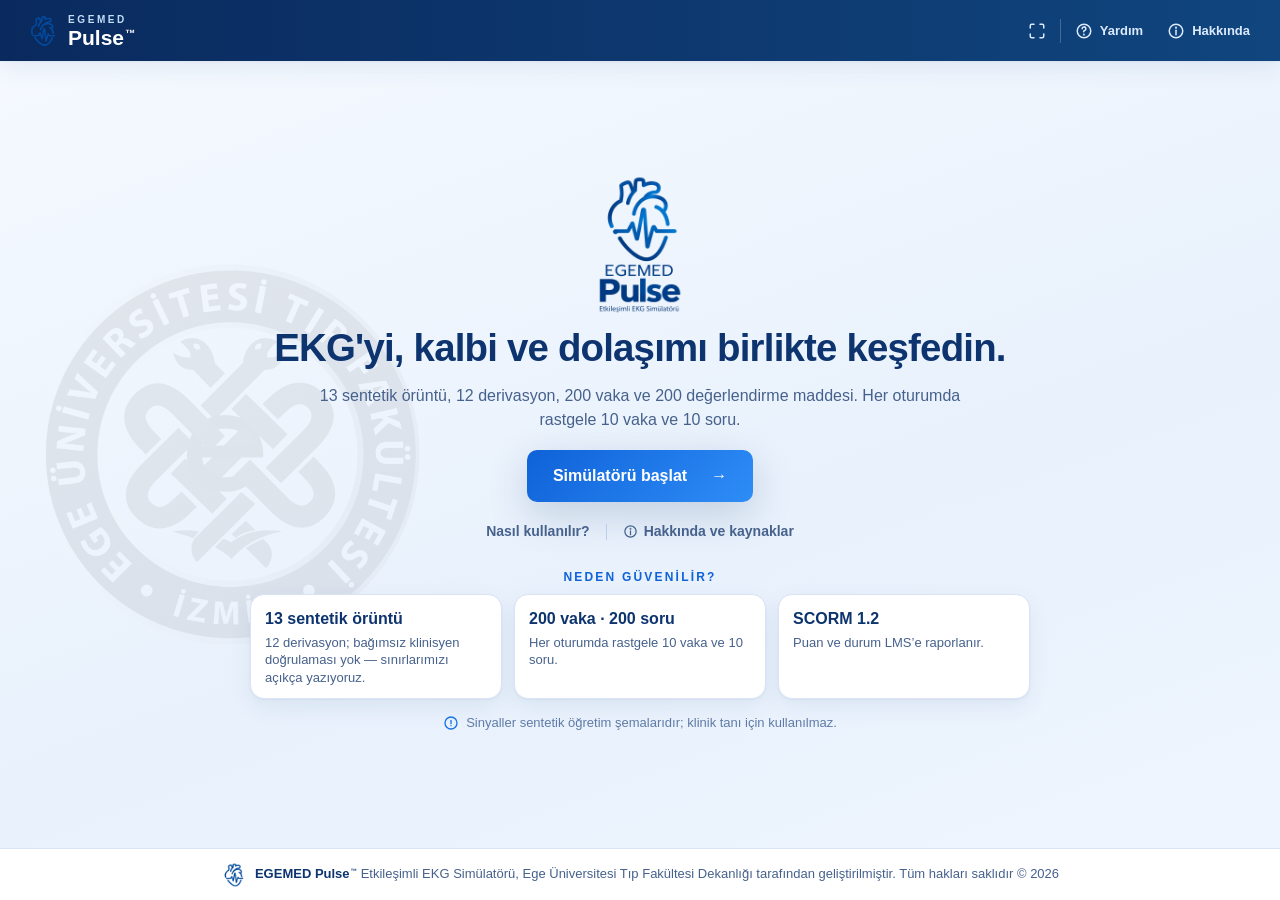
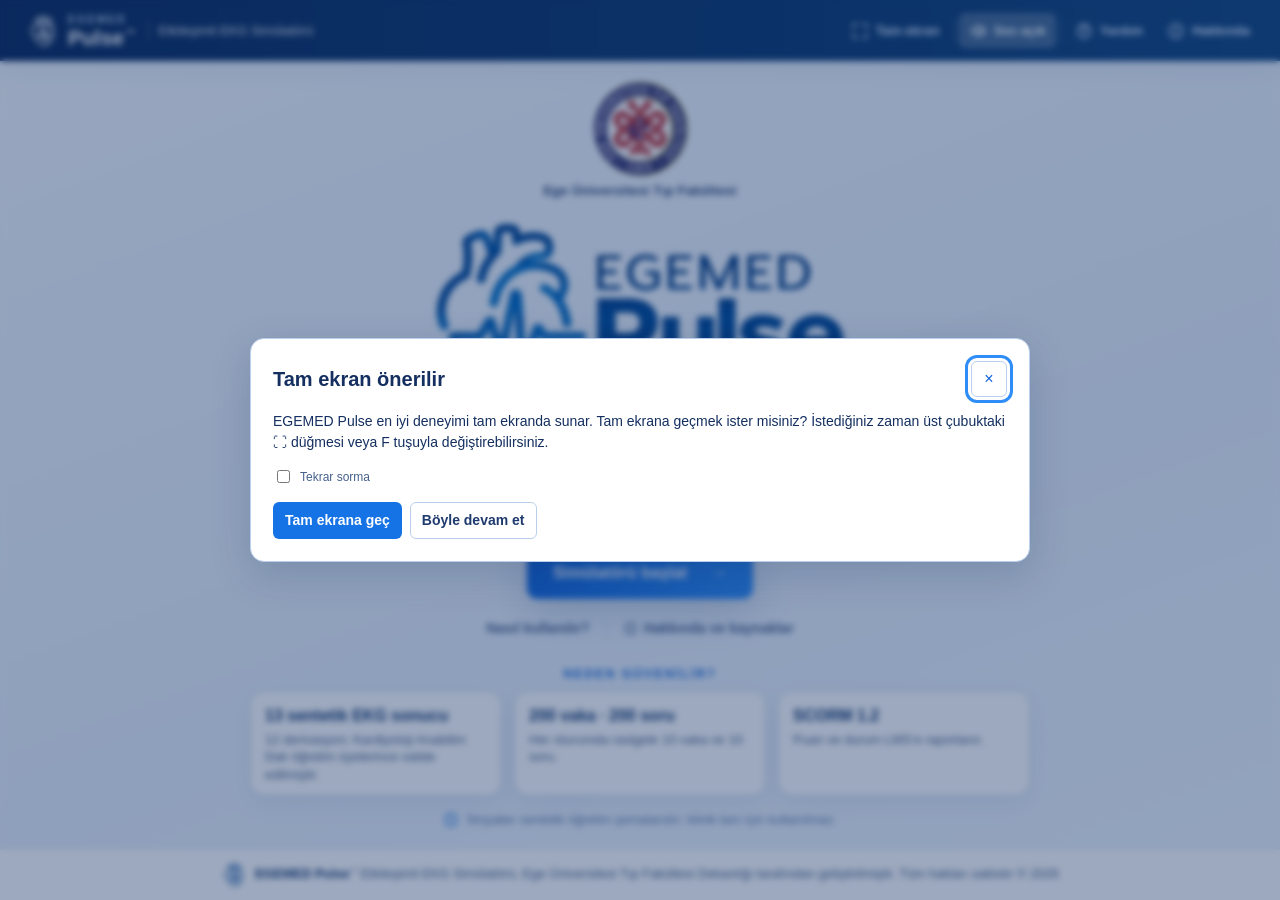
